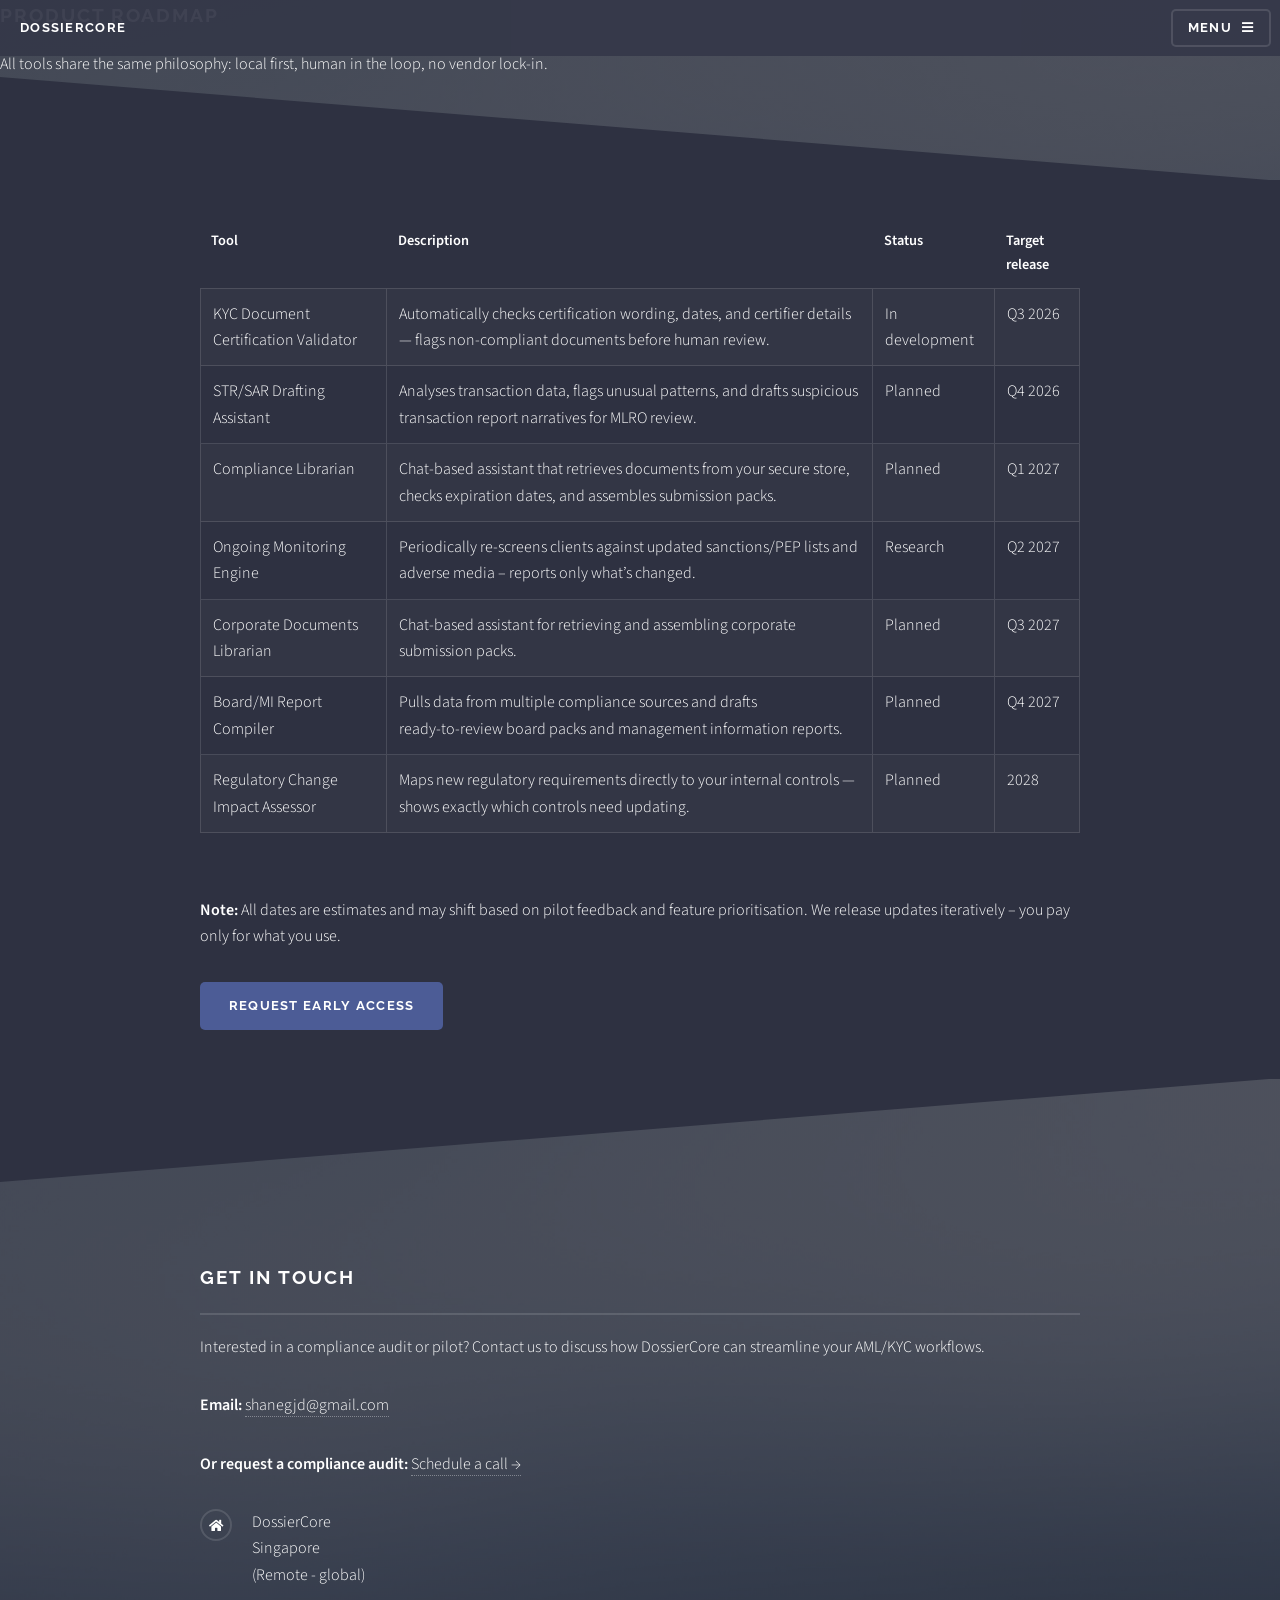
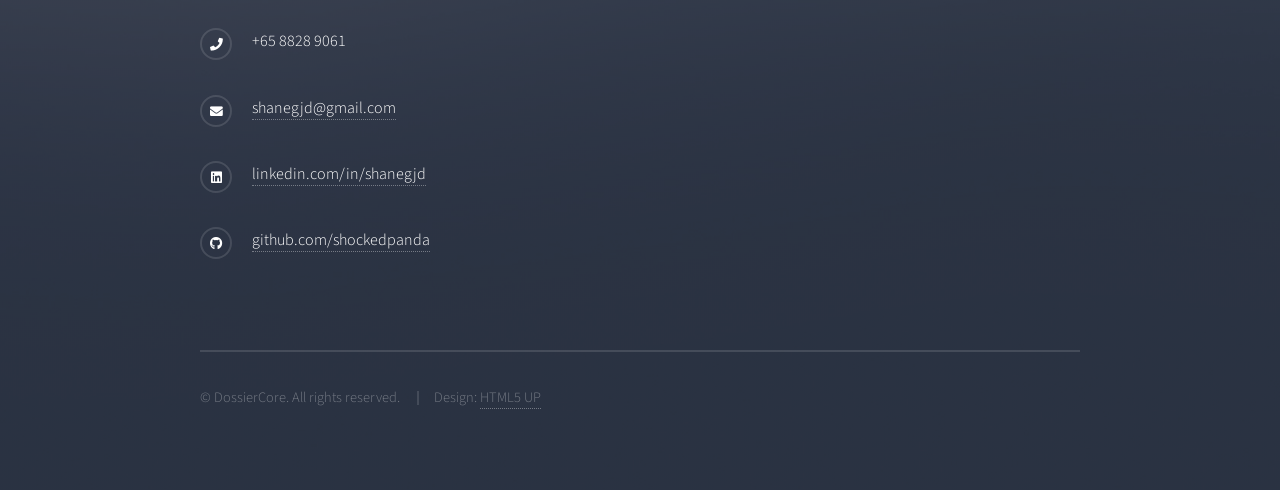
==== roadmap.html @ 12f06e2b "added services, roadmap & images" ====
<!DOCTYPE HTML>
<!--
	Solid State by HTML5 UP
	html5up.net | @ajlkn
	Free for personal and commercial use under the CCA 3.0 license (html5up.net/license)
-->
<html>
	<head>
		<title>Roadmap – DossierCore</title>
		<meta charset="utf-8" />
		<meta name="viewport" content="width=device-width, initial-scale=1, user-scalable=no" />
		<link rel="stylesheet" href="assets/css/main.css" />
		<noscript><link rel="stylesheet" href="assets/css/noscript.css" /></noscript>
	</head>
	<body class="is-preload">

		<div id="page-wrapper">

			<!-- Header -->
				<header id="header">
					<h1><a href="index.html">DossierCore</a></h1>
					<nav>
						<a href="#menu">Menu</a>
					</nav>
				</header>

			<!-- Menu -->
				<nav id="menu">
					<div class="inner">
						<h2>Menu</h2>
						<ul class="links">
							<li><a href="index.html">Home</a></li>
							<li><a href="services.html">Services</a></li>
							<li><a href="roadmap.html">Roadmap</a></li>
						</ul>
						<a href="#" class="close">Close</a>
					</div>
				</nav>

			<!-- Main -->
				<section id="wrapper">
					<div class="inner">
						<header class="major">
							<h2>Product roadmap</h2>
							<p>All tools share the same philosophy: local first, human in the loop, no vendor lock‑in.</p>
						</header>
					</div>

					<div class="wrapper alt style1">
						<div class="inner">
							<div class="table-wrapper">
								<table class="alt">
									<thead>
										<tr>
											<th>Tool</th>
											<th>Description</th>
											<th>Status</th>
											<th>Target release</th>
										</tr>
									</thead>
									<tbody>
										<tr>
											<td>KYC Document Certification Validator</td>
											<td>Automatically checks certification wording, dates, and certifier details — flags non‑compliant documents before human review.</td>
											<td>In development</td>
											<td>Q3 2026</td>
										</tr>
										<tr>
											<td>STR/SAR Drafting Assistant</td>
											<td>Analyses transaction data, flags unusual patterns, and drafts suspicious transaction report narratives for MLRO review.</td>
											<td>Planned</td>
											<td>Q4 2026</td>
										</tr>
										<tr>
											<td>Compliance Librarian</td>
											<td>Chat‑based assistant that retrieves documents from your secure store, checks expiration dates, and assembles submission packs.</td>
											<td>Planned</td>
											<td>Q1 2027</td>
										</tr>
										<tr>
											<td>Ongoing Monitoring Engine</td>
											<td>Periodically re‑screens clients against updated sanctions/PEP lists and adverse media – reports only what’s changed.</td>
											<td>Research</td>
											<td>Q2 2027</td>
										</tr>
										<tr>
											<td>Corporate Documents Librarian</td>
											<td>Chat‑based assistant for retrieving and assembling corporate submission packs.</td>
											<td>Planned</td>
											<td>Q3 2027</td>
										</tr>
										<tr>
											<td>Board/MI Report Compiler</td>
											<td>Pulls data from multiple compliance sources and drafts ready‑to‑review board packs and management information reports.</td>
											<td>Planned</td>
											<td>Q4 2027</td>
										</tr>
										<tr>
											<td>Regulatory Change Impact Assessor</td>
											<td>Maps new regulatory requirements directly to your internal controls — shows exactly which controls need updating.</td>
											<td>Planned</td>
											<td>2028</td>
										</tr>
									</tbody>
								</table>
							</div>
							<p style="margin-top: 2em;"><strong>Note:</strong> All dates are estimates and may shift based on pilot feedback and feature prioritisation. We release updates iteratively – you pay only for what you use.</p>
							<ul class="actions">
								<li><a href="mailto:shanegjd@gmail.com" class="button primary">Request early access</a></li>
							</ul>
						</div>
					</div>
				</section>

			<!-- Footer -->
				<section id="footer">
					<div class="inner">
						<h2 class="major">Get in touch</h2>
						<p>Interested in a compliance audit or pilot? Contact us to discuss how DossierCore can streamline your AML/KYC workflows.</p>
						
						<p><strong>Email:</strong> <a href="mailto:shanegjd@gmail.com">shanegjd@gmail.com</a></p>
						<p><strong>Or request a compliance audit:</strong> <a href="#">Schedule a call →</a></p>
						
						<ul class="contact">
							<li class="icon solid fa-home">
								DossierCore<br />
								Singapore<br />
								(Remote - global)
							</li>
							<li class="icon solid fa-phone">+65 8828 9061</li>
							<li class="icon solid fa-envelope"><a href="mailto:shanegjd@gmail.com">shanegjd@gmail.com</a></li>
							<li class="icon brands fa-linkedin"><a href="https://linkedin.com/in/shanegjd">linkedin.com/in/shanegjd</a></li>
							<li class="icon brands fa-github"><a href="https://github.com/shockedpanda">github.com/shockedpanda</a></li>
						</ul>
						
						<ul class="copyright">
							<li>&copy; DossierCore. All rights reserved.</li>
							<li>Design: <a href="http://html5up.net">HTML5 UP</a></li>
						</ul>
					</div>
				</section>

		</div>

		<script src="assets/js/jquery.min.js"></script>
		<script src="assets/js/jquery.scrollex.min.js"></script>
		<script src="assets/js/browser.min.js"></script>
		<script src="assets/js/breakpoints.min.js"></script>
		<script src="assets/js/util.js"></script>
		<script src="assets/js/main.js"></script>

	</body>
</html>
---- assets/css/main.css ----
@import url(fontawesome-all.min.css);
@import url("https://fonts.googleapis.com/css?family=Raleway:200,700|Source+Sans+Pro:300,600,300italic,600italic");

/*
	Solid State by HTML5 UP
	html5up.net | @ajlkn
	Free for personal and commercial use under the CCA 3.0 license (html5up.net/license)
*/

html, body, div, span, applet, object,
iframe, h1, h2, h3, h4, h5, h6, p, blockquote,
pre, a, abbr, acronym, address, big, cite,
code, del, dfn, em, img, ins, kbd, q, s, samp,
small, strike, strong, sub, sup, tt, var, b,
u, i, center, dl, dt, dd, ol, ul, li, fieldset,
form, label, legend, table, caption, tbody,
tfoot, thead, tr, th, td, article, aside,
canvas, details, embed, figure, figcaption,
footer, header, hgroup, menu, nav, output, ruby,
section, summary, time, mark, audio, video {
	margin: 0;
	padding: 0;
	border: 0;
	font-size: 100%;
	font: inherit;
	vertical-align: baseline;}

article, aside, details, figcaption, figure,
footer, header, hgroup, menu, nav, section {
	display: block;}

body {
	line-height: 1;
}

ol, ul {
	list-style: none;
}

blockquote, q {
	quotes: none;
}

	blockquote:before, blockquote:after, q:before, q:after {
		content: '';
		content: none;
	}

table {
	border-collapse: collapse;
	border-spacing: 0;
}

body {
	-webkit-text-size-adjust: none;
}

mark {
	background-color: transparent;
	color: inherit;
}

input::-moz-focus-inner {
	border: 0;
	padding: 0;
}

input, select, textarea {
	-moz-appearance: none;
	-webkit-appearance: none;
	-ms-appearance: none;
	appearance: none;
}

/* Basic */

	@-ms-viewport {
		width: device-width;
	}

	body {
		-ms-overflow-style: scrollbar;
	}

	@media screen and (max-width: 480px) {

		html, body {
			min-width: 320px;
		}

	}

	html {
		box-sizing: border-box;
	}

	*, *:before, *:after {
		box-sizing: inherit;
	}

	body {
		background-color: #2e3141;
		background-image: linear-gradient(to top, rgba(46, 49, 65, 0.8), rgba(46, 49, 65, 0.8)), url("../../images/bg.jpg");
		background-size: auto,
 cover;
		background-attachment: fixed,
 fixed;
		background-position: center,
 center;
	}

		body.is-preload *, body.is-preload *:before, body.is-preload *:after {
			-moz-animation: none !important;
			-webkit-animation: none !important;
			-ms-animation: none !important;
			animation: none !important;
			-moz-transition: none !important;
			-webkit-transition: none !important;
			-ms-transition: none !important;
			transition: none !important;
		}

/* Type */

	body, input, select, textarea {
		color: #ffffff;
		font-family: "Source Sans Pro", Helvetica, sans-serif;
		font-size: 16.5pt;
		font-weight: 300;
		line-height: 1.65;
	}

		@media screen and (max-width: 1680px) {

			body, input, select, textarea {
				font-size: 13pt;
			}

		}

		@media screen and (max-width: 1280px) {

			body, input, select, textarea {
				font-size: 12pt;
			}

		}

		@media screen and (max-width: 980px) {

			body, input, select, textarea {
				font-size: 12pt;
			}

		}

		@media screen and (max-width: 736px) {

			body, input, select, textarea {
				font-size: 12pt;
			}

		}

		@media screen and (max-width: 480px) {

			body, input, select, textarea {
				font-size: 12pt;
			}

		}

	a {
		-moz-transition: color 0.2s ease-in-out, border-bottom-color 0.2s ease-in-out;
		-webkit-transition: color 0.2s ease-in-out, border-bottom-color 0.2s ease-in-out;
		-ms-transition: color 0.2s ease-in-out, border-bottom-color 0.2s ease-in-out;
		transition: color 0.2s ease-in-out, border-bottom-color 0.2s ease-in-out;
		border-bottom: dotted 1px rgba(255, 255, 255, 0.35);
		color: #ffffff;
		text-decoration: none;
	}

		a:hover {
			border-bottom-color: transparent;
			color: #ffffff !important;
		}

		a.special:not(.button) {
			text-decoration: none;
			border-bottom: 0;
			display: block;
			font-family: Raleway, Helvetica, sans-serif;
			font-size: 0.8em;
			font-weight: 700;
			letter-spacing: 0.1em;
			margin: 0 0 2em 0;
			text-transform: uppercase;
		}

			a.special:not(.button):before {
				-moz-osx-font-smoothing: grayscale;
				-webkit-font-smoothing: antialiased;
				display: inline-block;
				font-style: normal;
				font-variant: normal;
				text-rendering: auto;
				line-height: 1;
				text-transform: none !important;
				font-family: 'Font Awesome 5 Free';
				font-weight: 900;
			}

			a.special:not(.button):before {
				-moz-transition: background-color 0.2s ease-in-out;
				-webkit-transition: background-color 0.2s ease-in-out;
				-ms-transition: background-color 0.2s ease-in-out;
				transition: background-color 0.2s ease-in-out;
				border-radius: 100%;
				border: solid 2px rgba(255, 255, 255, 0.125);
				content: '\f105';
				display: inline-block;
				font-size: 1.25em;
				height: 2em;
				line-height: 1.75em;
				margin-right: 0.85em;
				text-align: center;
				text-indent: 0.15em;
				vertical-align: middle;
				width: 2em;
			}

			a.special:not(.button):hover:before {
				background-color: rgba(255, 255, 255, 0.025);
			}

			a.special:not(.button):active:before {
				background-color: rgba(255, 255, 255, 0.075);
			}

	strong, b {
		color: #ffffff;
		font-weight: 600;
	}

	em, i {
		font-style: italic;
	}

	p {
		margin: 0 0 2em 0;
	}

	h1, h2, h3, h4, h5, h6 {
		color: #ffffff;
		font-family: Raleway, Helvetica, sans-serif;
		font-weight: 700;
		letter-spacing: 0.1em;
		margin: 0 0 1em 0;
		text-transform: uppercase;
	}

		h1 a, h2 a, h3 a, h4 a, h5 a, h6 a {
			color: inherit;
			text-decoration: none;
			border-bottom: 0;
		}

		h1 span, h2 span, h3 span, h4 span, h5 span, h6 span {
			font-weight: 200;
		}

		h1.major, h2.major, h3.major, h4.major, h5.major, h6.major {
			padding-bottom: 1em;
			border-bottom: solid 2px rgba(255, 255, 255, 0.125);
		}

	h2 {
		font-size: 1.2em;
	}

	h3 {
		font-size: 0.9em;
	}

	h4 {
		font-size: 0.7em;
	}

	h5 {
		font-size: 0.7em;
	}

	h6 {
		font-size: 0.7em;
	}

	@media screen and (max-width: 736px) {

		h2 {
			font-size: 1em;
		}

		h3 {
			font-size: 0.8em;
		}

	}

	sub {
		font-size: 0.8em;
		position: relative;
		top: 0.5em;
	}

	sup {
		font-size: 0.8em;
		position: relative;
		top: -0.5em;
	}

	blockquote {
		border-left: solid 4px rgba(255, 255, 255, 0.125);
		font-style: italic;
		margin: 0 0 2em 0;
		padding: 0.5em 0 0.5em 2em;
	}

	code {
		background: rgba(255, 255, 255, 0.025);
		border-radius: 5px;
		border: solid 2px rgba(255, 255, 255, 0.125);
		font-family: "Courier New", monospace;
		font-size: 0.9em;
		margin: 0 0.25em;
		padding: 0.25em 0.65em;
	}

	pre {
		-webkit-overflow-scrolling: touch;
		font-family: "Courier New", monospace;
		font-size: 0.9em;
		margin: 0 0 2em 0;
	}

		pre code {
			display: block;
			line-height: 1.75em;
			padding: 1em 1.5em;
			overflow-x: auto;
		}

	hr {
		border: 0;
		border-bottom: solid 2px rgba(255, 255, 255, 0.125);
		margin: 2.5em 0;
	}

		hr.major {
			margin: 4em 0;
		}

	.align-left {
		text-align: left;
	}

	.align-center {
		text-align: center;
	}

	.align-right {
		text-align: right;
	}

/* Row */

	.row {
		display: flex;
		flex-wrap: wrap;
		box-sizing: border-box;
		align-items: stretch;
	}

		.row > * {
			box-sizing: border-box;
		}

		.row.gtr-uniform > * > :last-child {
			margin-bottom: 0;
		}

		.row.aln-left {
			justify-content: flex-start;
		}

		.row.aln-center {
			justify-content: center;
		}

		.row.aln-right {
			justify-content: flex-end;
		}

		.row.aln-top {
			align-items: flex-start;
		}

		.row.aln-middle {
			align-items: center;
		}

		.row.aln-bottom {
			align-items: flex-end;
		}

		.row > .imp {
			order: -1;
		}

		.row > .col-1 {
			width: 8.33333%;
		}

		.row > .off-1 {
			margin-left: 8.33333%;
		}

		.row > .col-2 {
			width: 16.66667%;
		}

		.row > .off-2 {
			margin-left: 16.66667%;
		}

		.row > .col-3 {
			width: 25%;
		}

		.row > .off-3 {
			margin-left: 25%;
		}

		.row > .col-4 {
			width: 33.33333%;
		}

		.row > .off-4 {
			margin-left: 33.33333%;
		}

		.row > .col-5 {
			width: 41.66667%;
		}

		.row > .off-5 {
			margin-left: 41.66667%;
		}

		.row > .col-6 {
			width: 50%;
		}

		.row > .off-6 {
			margin-left: 50%;
		}

		.row > .col-7 {
			width: 58.33333%;
		}

		.row > .off-7 {
			margin-left: 58.33333%;
		}

		.row > .col-8 {
			width: 66.66667%;
		}

		.row > .off-8 {
			margin-left: 66.66667%;
		}

		.row > .col-9 {
			width: 75%;
		}

		.row > .off-9 {
			margin-left: 75%;
		}

		.row > .col-10 {
			width: 83.33333%;
		}

		.row > .off-10 {
			margin-left: 83.33333%;
		}

		.row > .col-11 {
			width: 91.66667%;
		}

		.row > .off-11 {
			margin-left: 91.66667%;
		}

		.row > .col-12 {
			width: 100%;
		}

		.row > .off-12 {
			margin-left: 100%;
		}

		.row.gtr-0 {
			margin-top: 0;
			margin-left: 0em;
		}

			.row.gtr-0 > * {
				padding: 0 0 0 0em;
			}

			.row.gtr-0.gtr-uniform {
				margin-top: 0em;
			}

				.row.gtr-0.gtr-uniform > * {
					padding-top: 0em;
				}

		.row.gtr-25 {
			margin-top: 0;
			margin-left: -0.4375em;
		}

			.row.gtr-25 > * {
				padding: 0 0 0 0.4375em;
			}

			.row.gtr-25.gtr-uniform {
				margin-top: -0.4375em;
			}

				.row.gtr-25.gtr-uniform > * {
					padding-top: 0.4375em;
				}

		.row.gtr-50 {
			margin-top: 0;
			margin-left: -0.875em;
		}

			.row.gtr-50 > * {
				padding: 0 0 0 0.875em;
			}

			.row.gtr-50.gtr-uniform {
				margin-top: -0.875em;
			}

				.row.gtr-50.gtr-uniform > * {
					padding-top: 0.875em;
				}

		.row {
			margin-top: 0;
			margin-left: -1.75em;
		}

			.row > * {
				padding: 0 0 0 1.75em;
			}

			.row.gtr-uniform {
				margin-top: -1.75em;
			}

				.row.gtr-uniform > * {
					padding-top: 1.75em;
				}

		.row.gtr-150 {
			margin-top: 0;
			margin-left: -2.625em;
		}

			.row.gtr-150 > * {
				padding: 0 0 0 2.625em;
			}

			.row.gtr-150.gtr-uniform {
				margin-top: -2.625em;
			}

				.row.gtr-150.gtr-uniform > * {
					padding-top: 2.625em;
				}

		.row.gtr-200 {
			margin-top: 0;
			margin-left: -3.5em;
		}

			.row.gtr-200 > * {
				padding: 0 0 0 3.5em;
			}

			.row.gtr-200.gtr-uniform {
				margin-top: -3.5em;
			}

				.row.gtr-200.gtr-uniform > * {
					padding-top: 3.5em;
				}

		@media screen and (max-width: 1680px) {

			.row {
				display: flex;
				flex-wrap: wrap;
				box-sizing: border-box;
				align-items: stretch;
			}

				.row > * {
					box-sizing: border-box;
				}

				.row.gtr-uniform > * > :last-child {
					margin-bottom: 0;
				}

				.row.aln-left {
					justify-content: flex-start;
				}

				.row.aln-center {
					justify-content: center;
				}

				.row.aln-right {
					justify-content: flex-end;
				}

				.row.aln-top {
					align-items: flex-start;
				}

				.row.aln-middle {
					align-items: center;
				}

				.row.aln-bottom {
					align-items: flex-end;
				}

				.row > .imp-xlarge {
					order: -1;
				}

				.row > .col-1-xlarge {
					width: 8.33333%;
				}

				.row > .off-1-xlarge {
					margin-left: 8.33333%;
				}

				.row > .col-2-xlarge {
					width: 16.66667%;
				}

				.row > .off-2-xlarge {
					margin-left: 16.66667%;
				}

				.row > .col-3-xlarge {
					width: 25%;
				}

				.row > .off-3-xlarge {
					margin-left: 25%;
				}

				.row > .col-4-xlarge {
					width: 33.33333%;
				}

				.row > .off-4-xlarge {
					margin-left: 33.33333%;
				}

				.row > .col-5-xlarge {
					width: 41.66667%;
				}

				.row > .off-5-xlarge {
					margin-left: 41.66667%;
				}

				.row > .col-6-xlarge {
					width: 50%;
				}

				.row > .off-6-xlarge {
					margin-left: 50%;
				}

				.row > .col-7-xlarge {
					width: 58.33333%;
				}

				.row > .off-7-xlarge {
					margin-left: 58.33333%;
				}

				.row > .col-8-xlarge {
					width: 66.66667%;
				}

				.row > .off-8-xlarge {
					margin-left: 66.66667%;
				}

				.row > .col-9-xlarge {
					width: 75%;
				}

				.row > .off-9-xlarge {
					margin-left: 75%;
				}

				.row > .col-10-xlarge {
					width: 83.33333%;
				}

				.row > .off-10-xlarge {
					margin-left: 83.33333%;
				}

				.row > .col-11-xlarge {
					width: 91.66667%;
				}

				.row > .off-11-xlarge {
					margin-left: 91.66667%;
				}

				.row > .col-12-xlarge {
					width: 100%;
				}

				.row > .off-12-xlarge {
					margin-left: 100%;
				}

				.row.gtr-0 {
					margin-top: 0;
					margin-left: 0em;
				}

					.row.gtr-0 > * {
						padding: 0 0 0 0em;
					}

					.row.gtr-0.gtr-uniform {
						margin-top: 0em;
					}

						.row.gtr-0.gtr-uniform > * {
							padding-top: 0em;
						}

				.row.gtr-25 {
					margin-top: 0;
					margin-left: -0.4375em;
				}

					.row.gtr-25 > * {
						padding: 0 0 0 0.4375em;
					}

					.row.gtr-25.gtr-uniform {
						margin-top: -0.4375em;
					}

						.row.gtr-25.gtr-uniform > * {
							padding-top: 0.4375em;
						}

				.row.gtr-50 {
					margin-top: 0;
					margin-left: -0.875em;
				}

					.row.gtr-50 > * {
						padding: 0 0 0 0.875em;
					}

					.row.gtr-50.gtr-uniform {
						margin-top: -0.875em;
					}

						.row.gtr-50.gtr-uniform > * {
							padding-top: 0.875em;
						}

				.row {
					margin-top: 0;
					margin-left: -1.75em;
				}

					.row > * {
						padding: 0 0 0 1.75em;
					}

					.row.gtr-uniform {
						margin-top: -1.75em;
					}

						.row.gtr-uniform > * {
							padding-top: 1.75em;
						}

				.row.gtr-150 {
					margin-top: 0;
					margin-left: -2.625em;
				}

					.row.gtr-150 > * {
						padding: 0 0 0 2.625em;
					}

					.row.gtr-150.gtr-uniform {
						margin-top: -2.625em;
					}

						.row.gtr-150.gtr-uniform > * {
							padding-top: 2.625em;
						}

				.row.gtr-200 {
					margin-top: 0;
					margin-left: -3.5em;
				}

					.row.gtr-200 > * {
						padding: 0 0 0 3.5em;
					}

					.row.gtr-200.gtr-uniform {
						margin-top: -3.5em;
					}

						.row.gtr-200.gtr-uniform > * {
							padding-top: 3.5em;
						}

		}

		@media screen and (max-width: 1280px) {

			.row {
				display: flex;
				flex-wrap: wrap;
				box-sizing: border-box;
				align-items: stretch;
			}

				.row > * {
					box-sizing: border-box;
				}

				.row.gtr-uniform > * > :last-child {
					margin-bottom: 0;
				}

				.row.aln-left {
					justify-content: flex-start;
				}

				.row.aln-center {
					justify-content: center;
				}

				.row.aln-right {
					justify-content: flex-end;
				}

				.row.aln-top {
					align-items: flex-start;
				}

				.row.aln-middle {
					align-items: center;
				}

				.row.aln-bottom {
					align-items: flex-end;
				}

				.row > .imp-large {
					order: -1;
				}

				.row > .col-1-large {
					width: 8.33333%;
				}

				.row > .off-1-large {
					margin-left: 8.33333%;
				}

				.row > .col-2-large {
					width: 16.66667%;
				}

				.row > .off-2-large {
					margin-left: 16.66667%;
				}

				.row > .col-3-large {
					width: 25%;
				}

				.row > .off-3-large {
					margin-left: 25%;
				}

				.row > .col-4-large {
					width: 33.33333%;
				}

				.row > .off-4-large {
					margin-left: 33.33333%;
				}

				.row > .col-5-large {
					width: 41.66667%;
				}

				.row > .off-5-large {
					margin-left: 41.66667%;
				}

				.row > .col-6-large {
					width: 50%;
				}

				.row > .off-6-large {
					margin-left: 50%;
				}

				.row > .col-7-large {
					width: 58.33333%;
				}

				.row > .off-7-large {
					margin-left: 58.33333%;
				}

				.row > .col-8-large {
					width: 66.66667%;
				}

				.row > .off-8-large {
					margin-left: 66.66667%;
				}

				.row > .col-9-large {
					width: 75%;
				}

				.row > .off-9-large {
					margin-left: 75%;
				}

				.row > .col-10-large {
					width: 83.33333%;
				}

				.row > .off-10-large {
					margin-left: 83.33333%;
				}

				.row > .col-11-large {
					width: 91.66667%;
				}

				.row > .off-11-large {
					margin-left: 91.66667%;
				}

				.row > .col-12-large {
					width: 100%;
				}

				.row > .off-12-large {
					margin-left: 100%;
				}

				.row.gtr-0 {
					margin-top: 0;
					margin-left: 0em;
				}

					.row.gtr-0 > * {
						padding: 0 0 0 0em;
					}

					.row.gtr-0.gtr-uniform {
						margin-top: 0em;
					}

						.row.gtr-0.gtr-uniform > * {
							padding-top: 0em;
						}

				.row.gtr-25 {
					margin-top: 0;
					margin-left: -0.4375em;
				}

					.row.gtr-25 > * {
						padding: 0 0 0 0.4375em;
					}

					.row.gtr-25.gtr-uniform {
						margin-top: -0.4375em;
					}

						.row.gtr-25.gtr-uniform > * {
							padding-top: 0.4375em;
						}

				.row.gtr-50 {
					margin-top: 0;
					margin-left: -0.875em;
				}

					.row.gtr-50 > * {
						padding: 0 0 0 0.875em;
					}

					.row.gtr-50.gtr-uniform {
						margin-top: -0.875em;
					}

						.row.gtr-50.gtr-uniform > * {
							padding-top: 0.875em;
						}

				.row {
					margin-top: 0;
					margin-left: -1.75em;
				}

					.row > * {
						padding: 0 0 0 1.75em;
					}

					.row.gtr-uniform {
						margin-top: -1.75em;
					}

						.row.gtr-uniform > * {
							padding-top: 1.75em;
						}

				.row.gtr-150 {
					margin-top: 0;
					margin-left: -2.625em;
				}

					.row.gtr-150 > * {
						padding: 0 0 0 2.625em;
					}

					.row.gtr-150.gtr-uniform {
						margin-top: -2.625em;
					}

						.row.gtr-150.gtr-uniform > * {
							padding-top: 2.625em;
						}

				.row.gtr-200 {
					margin-top: 0;
					margin-left: -3.5em;
				}

					.row.gtr-200 > * {
						padding: 0 0 0 3.5em;
					}

					.row.gtr-200.gtr-uniform {
						margin-top: -3.5em;
					}

						.row.gtr-200.gtr-uniform > * {
							padding-top: 3.5em;
						}

		}

		@media screen and (max-width: 980px) {

			.row {
				display: flex;
				flex-wrap: wrap;
				box-sizing: border-box;
				align-items: stretch;
			}

				.row > * {
					box-sizing: border-box;
				}

				.row.gtr-uniform > * > :last-child {
					margin-bottom: 0;
				}

				.row.aln-left {
					justify-content: flex-start;
				}

				.row.aln-center {
					justify-content: center;
				}

				.row.aln-right {
					justify-content: flex-end;
				}

				.row.aln-top {
					align-items: flex-start;
				}

				.row.aln-middle {
					align-items: center;
				}

				.row.aln-bottom {
					align-items: flex-end;
				}

				.row > .imp-medium {
					order: -1;
				}

				.row > .col-1-medium {
					width: 8.33333%;
				}

				.row > .off-1-medium {
					margin-left: 8.33333%;
				}

				.row > .col-2-medium {
					width: 16.66667%;
				}

				.row > .off-2-medium {
					margin-left: 16.66667%;
				}

				.row > .col-3-medium {
					width: 25%;
				}

				.row > .off-3-medium {
					margin-left: 25%;
				}

				.row > .col-4-medium {
					width: 33.33333%;
				}

				.row > .off-4-medium {
					margin-left: 33.33333%;
				}

				.row > .col-5-medium {
					width: 41.66667%;
				}

				.row > .off-5-medium {
					margin-left: 41.66667%;
				}

				.row > .col-6-medium {
					width: 50%;
				}

				.row > .off-6-medium {
					margin-left: 50%;
				}

				.row > .col-7-medium {
					width: 58.33333%;
				}

				.row > .off-7-medium {
					margin-left: 58.33333%;
				}

				.row > .col-8-medium {
					width: 66.66667%;
				}

				.row > .off-8-medium {
					margin-left: 66.66667%;
				}

				.row > .col-9-medium {
					width: 75%;
				}

				.row > .off-9-medium {
					margin-left: 75%;
				}

				.row > .col-10-medium {
					width: 83.33333%;
				}

				.row > .off-10-medium {
					margin-left: 83.33333%;
				}

				.row > .col-11-medium {
					width: 91.66667%;
				}

				.row > .off-11-medium {
					margin-left: 91.66667%;
				}

				.row > .col-12-medium {
					width: 100%;
				}

				.row > .off-12-medium {
					margin-left: 100%;
				}

				.row.gtr-0 {
					margin-top: 0;
					margin-left: 0em;
				}

					.row.gtr-0 > * {
						padding: 0 0 0 0em;
					}

					.row.gtr-0.gtr-uniform {
						margin-top: 0em;
					}

						.row.gtr-0.gtr-uniform > * {
							padding-top: 0em;
						}

				.row.gtr-25 {
					margin-top: 0;
					margin-left: -0.4375em;
				}

					.row.gtr-25 > * {
						padding: 0 0 0 0.4375em;
					}

					.row.gtr-25.gtr-uniform {
						margin-top: -0.4375em;
					}

						.row.gtr-25.gtr-uniform > * {
							padding-top: 0.4375em;
						}

				.row.gtr-50 {
					margin-top: 0;
					margin-left: -0.875em;
				}

					.row.gtr-50 > * {
						padding: 0 0 0 0.875em;
					}

					.row.gtr-50.gtr-uniform {
						margin-top: -0.875em;
					}

						.row.gtr-50.gtr-uniform > * {
							padding-top: 0.875em;
						}

				.row {
					margin-top: 0;
					margin-left: -1.75em;
				}

					.row > * {
						padding: 0 0 0 1.75em;
					}

					.row.gtr-uniform {
						margin-top: -1.75em;
					}

						.row.gtr-uniform > * {
							padding-top: 1.75em;
						}

				.row.gtr-150 {
					margin-top: 0;
					margin-left: -2.625em;
				}

					.row.gtr-150 > * {
						padding: 0 0 0 2.625em;
					}

					.row.gtr-150.gtr-uniform {
						margin-top: -2.625em;
					}

						.row.gtr-150.gtr-uniform > * {
							padding-top: 2.625em;
						}

				.row.gtr-200 {
					margin-top: 0;
					margin-left: -3.5em;
				}

					.row.gtr-200 > * {
						padding: 0 0 0 3.5em;
					}

					.row.gtr-200.gtr-uniform {
						margin-top: -3.5em;
					}

						.row.gtr-200.gtr-uniform > * {
							padding-top: 3.5em;
						}

		}

		@media screen and (max-width: 736px) {

			.row {
				display: flex;
				flex-wrap: wrap;
				box-sizing: border-box;
				align-items: stretch;
			}

				.row > * {
					box-sizing: border-box;
				}

				.row.gtr-uniform > * > :last-child {
					margin-bottom: 0;
				}

				.row.aln-left {
					justify-content: flex-start;
				}

				.row.aln-center {
					justify-content: center;
				}

				.row.aln-right {
					justify-content: flex-end;
				}

				.row.aln-top {
					align-items: flex-start;
				}

				.row.aln-middle {
					align-items: center;
				}

				.row.aln-bottom {
					align-items: flex-end;
				}

				.row > .imp-small {
					order: -1;
				}

				.row > .col-1-small {
					width: 8.33333%;
				}

				.row > .off-1-small {
					margin-left: 8.33333%;
				}

				.row > .col-2-small {
					width: 16.66667%;
				}

				.row > .off-2-small {
					margin-left: 16.66667%;
				}

				.row > .col-3-small {
					width: 25%;
				}

				.row > .off-3-small {
					margin-left: 25%;
				}

				.row > .col-4-small {
					width: 33.33333%;
				}

				.row > .off-4-small {
					margin-left: 33.33333%;
				}

				.row > .col-5-small {
					width: 41.66667%;
				}

				.row > .off-5-small {
					margin-left: 41.66667%;
				}

				.row > .col-6-small {
					width: 50%;
				}

				.row > .off-6-small {
					margin-left: 50%;
				}

				.row > .col-7-small {
					width: 58.33333%;
				}

				.row > .off-7-small {
					margin-left: 58.33333%;
				}

				.row > .col-8-small {
					width: 66.66667%;
				}

				.row > .off-8-small {
					margin-left: 66.66667%;
				}

				.row > .col-9-small {
					width: 75%;
				}

				.row > .off-9-small {
					margin-left: 75%;
				}

				.row > .col-10-small {
					width: 83.33333%;
				}

				.row > .off-10-small {
					margin-left: 83.33333%;
				}

				.row > .col-11-small {
					width: 91.66667%;
				}

				.row > .off-11-small {
					margin-left: 91.66667%;
				}

				.row > .col-12-small {
					width: 100%;
				}

				.row > .off-12-small {
					margin-left: 100%;
				}

				.row.gtr-0 {
					margin-top: 0;
					margin-left: 0em;
				}

					.row.gtr-0 > * {
						padding: 0 0 0 0em;
					}

					.row.gtr-0.gtr-uniform {
						margin-top: 0em;
					}

						.row.gtr-0.gtr-uniform > * {
							padding-top: 0em;
						}

				.row.gtr-25 {
					margin-top: 0;
					margin-left: -0.3125em;
				}

					.row.gtr-25 > * {
						padding: 0 0 0 0.3125em;
					}

					.row.gtr-25.gtr-uniform {
						margin-top: -0.3125em;
					}

						.row.gtr-25.gtr-uniform > * {
							padding-top: 0.3125em;
						}

				.row.gtr-50 {
					margin-top: 0;
					margin-left: -0.625em;
				}

					.row.gtr-50 > * {
						padding: 0 0 0 0.625em;
					}

					.row.gtr-50.gtr-uniform {
						margin-top: -0.625em;
					}

						.row.gtr-50.gtr-uniform > * {
							padding-top: 0.625em;
						}

				.row {
					margin-top: 0;
					margin-left: -1.25em;
				}

					.row > * {
						padding: 0 0 0 1.25em;
					}

					.row.gtr-uniform {
						margin-top: -1.25em;
					}

						.row.gtr-uniform > * {
							padding-top: 1.25em;
						}

				.row.gtr-150 {
					margin-top: 0;
					margin-left: -1.875em;
				}

					.row.gtr-150 > * {
						padding: 0 0 0 1.875em;
					}

					.row.gtr-150.gtr-uniform {
						margin-top: -1.875em;
					}

						.row.gtr-150.gtr-uniform > * {
							padding-top: 1.875em;
						}

				.row.gtr-200 {
					margin-top: 0;
					margin-left: -2.5em;
				}

					.row.gtr-200 > * {
						padding: 0 0 0 2.5em;
					}

					.row.gtr-200.gtr-uniform {
						margin-top: -2.5em;
					}

						.row.gtr-200.gtr-uniform > * {
							padding-top: 2.5em;
						}

		}

		@media screen and (max-width: 480px) {

			.row {
				display: flex;
				flex-wrap: wrap;
				box-sizing: border-box;
				align-items: stretch;
			}

				.row > * {
					box-sizing: border-box;
				}

				.row.gtr-uniform > * > :last-child {
					margin-bottom: 0;
				}

				.row.aln-left {
					justify-content: flex-start;
				}

				.row.aln-center {
					justify-content: center;
				}

				.row.aln-right {
					justify-content: flex-end;
				}

				.row.aln-top {
					align-items: flex-start;
				}

				.row.aln-middle {
					align-items: center;
				}

				.row.aln-bottom {
					align-items: flex-end;
				}

				.row > .imp-xsmall {
					order: -1;
				}

				.row > .col-1-xsmall {
					width: 8.33333%;
				}

				.row > .off-1-xsmall {
					margin-left: 8.33333%;
				}

				.row > .col-2-xsmall {
					width: 16.66667%;
				}

				.row > .off-2-xsmall {
					margin-left: 16.66667%;
				}

				.row > .col-3-xsmall {
					width: 25%;
				}

				.row > .off-3-xsmall {
					margin-left: 25%;
				}

				.row > .col-4-xsmall {
					width: 33.33333%;
				}

				.row > .off-4-xsmall {
					margin-left: 33.33333%;
				}

				.row > .col-5-xsmall {
					width: 41.66667%;
				}

				.row > .off-5-xsmall {
					margin-left: 41.66667%;
				}

				.row > .col-6-xsmall {
					width: 50%;
				}

				.row > .off-6-xsmall {
					margin-left: 50%;
				}

				.row > .col-7-xsmall {
					width: 58.33333%;
				}

				.row > .off-7-xsmall {
					margin-left: 58.33333%;
				}

				.row > .col-8-xsmall {
					width: 66.66667%;
				}

				.row > .off-8-xsmall {
					margin-left: 66.66667%;
				}

				.row > .col-9-xsmall {
					width: 75%;
				}

				.row > .off-9-xsmall {
					margin-left: 75%;
				}

				.row > .col-10-xsmall {
					width: 83.33333%;
				}

				.row > .off-10-xsmall {
					margin-left: 83.33333%;
				}

				.row > .col-11-xsmall {
					width: 91.66667%;
				}

				.row > .off-11-xsmall {
					margin-left: 91.66667%;
				}

				.row > .col-12-xsmall {
					width: 100%;
				}

				.row > .off-12-xsmall {
					margin-left: 100%;
				}

				.row.gtr-0 {
					margin-top: 0;
					margin-left: 0em;
				}

					.row.gtr-0 > * {
						padding: 0 0 0 0em;
					}

					.row.gtr-0.gtr-uniform {
						margin-top: 0em;
					}

						.row.gtr-0.gtr-uniform > * {
							padding-top: 0em;
						}

				.row.gtr-25 {
					margin-top: 0;
					margin-left: -0.3125em;
				}

					.row.gtr-25 > * {
						padding: 0 0 0 0.3125em;
					}

					.row.gtr-25.gtr-uniform {
						margin-top: -0.3125em;
					}

						.row.gtr-25.gtr-uniform > * {
							padding-top: 0.3125em;
						}

				.row.gtr-50 {
					margin-top: 0;
					margin-left: -0.625em;
				}

					.row.gtr-50 > * {
						padding: 0 0 0 0.625em;
					}

					.row.gtr-50.gtr-uniform {
						margin-top: -0.625em;
					}

						.row.gtr-50.gtr-uniform > * {
							padding-top: 0.625em;
						}

				.row {
					margin-top: 0;
					margin-left: -1.25em;
				}

					.row > * {
						padding: 0 0 0 1.25em;
					}

					.row.gtr-uniform {
						margin-top: -1.25em;
					}

						.row.gtr-uniform > * {
							padding-top: 1.25em;
						}

				.row.gtr-150 {
					margin-top: 0;
					margin-left: -1.875em;
				}

					.row.gtr-150 > * {
						padding: 0 0 0 1.875em;
					}

					.row.gtr-150.gtr-uniform {
						margin-top: -1.875em;
					}

						.row.gtr-150.gtr-uniform > * {
							padding-top: 1.875em;
						}

				.row.gtr-200 {
					margin-top: 0;
					margin-left: -2.5em;
				}

					.row.gtr-200 > * {
						padding: 0 0 0 2.5em;
					}

					.row.gtr-200.gtr-uniform {
						margin-top: -2.5em;
					}

						.row.gtr-200.gtr-uniform > * {
							padding-top: 2.5em;
						}

		}

		@media screen and (max-width: 360px) {

			.row {
				display: flex;
				flex-wrap: wrap;
				box-sizing: border-box;
				align-items: stretch;
			}

				.row > * {
					box-sizing: border-box;
				}

				.row.gtr-uniform > * > :last-child {
					margin-bottom: 0;
				}

				.row.aln-left {
					justify-content: flex-start;
				}

				.row.aln-center {
					justify-content: center;
				}

				.row.aln-right {
					justify-content: flex-end;
				}

				.row.aln-top {
					align-items: flex-start;
				}

				.row.aln-middle {
					align-items: center;
				}

				.row.aln-bottom {
					align-items: flex-end;
				}

				.row > .imp-xxsmall {
					order: -1;
				}

				.row > .col-1-xxsmall {
					width: 8.33333%;
				}

				.row > .off-1-xxsmall {
					margin-left: 8.33333%;
				}

				.row > .col-2-xxsmall {
					width: 16.66667%;
				}

				.row > .off-2-xxsmall {
					margin-left: 16.66667%;
				}

				.row > .col-3-xxsmall {
					width: 25%;
				}

				.row > .off-3-xxsmall {
					margin-left: 25%;
				}

				.row > .col-4-xxsmall {
					width: 33.33333%;
				}

				.row > .off-4-xxsmall {
					margin-left: 33.33333%;
				}

				.row > .col-5-xxsmall {
					width: 41.66667%;
				}

				.row > .off-5-xxsmall {
					margin-left: 41.66667%;
				}

				.row > .col-6-xxsmall {
					width: 50%;
				}

				.row > .off-6-xxsmall {
					margin-left: 50%;
				}

				.row > .col-7-xxsmall {
					width: 58.33333%;
				}

				.row > .off-7-xxsmall {
					margin-left: 58.33333%;
				}

				.row > .col-8-xxsmall {
					width: 66.66667%;
				}

				.row > .off-8-xxsmall {
					margin-left: 66.66667%;
				}

				.row > .col-9-xxsmall {
					width: 75%;
				}

				.row > .off-9-xxsmall {
					margin-left: 75%;
				}

				.row > .col-10-xxsmall {
					width: 83.33333%;
				}

				.row > .off-10-xxsmall {
					margin-left: 83.33333%;
				}

				.row > .col-11-xxsmall {
					width: 91.66667%;
				}

				.row > .off-11-xxsmall {
					margin-left: 91.66667%;
				}

				.row > .col-12-xxsmall {
					width: 100%;
				}

				.row > .off-12-xxsmall {
					margin-left: 100%;
				}

				.row.gtr-0 {
					margin-top: 0;
					margin-left: 0em;
				}

					.row.gtr-0 > * {
						padding: 0 0 0 0em;
					}

					.row.gtr-0.gtr-uniform {
						margin-top: 0em;
					}

						.row.gtr-0.gtr-uniform > * {
							padding-top: 0em;
						}

				.row.gtr-25 {
					margin-top: 0;
					margin-left: -0.3125em;
				}

					.row.gtr-25 > * {
						padding: 0 0 0 0.3125em;
					}

					.row.gtr-25.gtr-uniform {
						margin-top: -0.3125em;
					}

						.row.gtr-25.gtr-uniform > * {
							padding-top: 0.3125em;
						}

				.row.gtr-50 {
					margin-top: 0;
					margin-left: -0.625em;
				}

					.row.gtr-50 > * {
						padding: 0 0 0 0.625em;
					}

					.row.gtr-50.gtr-uniform {
						margin-top: -0.625em;
					}

						.row.gtr-50.gtr-uniform > * {
							padding-top: 0.625em;
						}

				.row {
					margin-top: 0;
					margin-left: -1.25em;
				}

					.row > * {
						padding: 0 0 0 1.25em;
					}

					.row.gtr-uniform {
						margin-top: -1.25em;
					}

						.row.gtr-uniform > * {
							padding-top: 1.25em;
						}

				.row.gtr-150 {
					margin-top: 0;
					margin-left: -1.875em;
				}

					.row.gtr-150 > * {
						padding: 0 0 0 1.875em;
					}

					.row.gtr-150.gtr-uniform {
						margin-top: -1.875em;
					}

						.row.gtr-150.gtr-uniform > * {
							padding-top: 1.875em;
						}

				.row.gtr-200 {
					margin-top: 0;
					margin-left: -2.5em;
				}

					.row.gtr-200 > * {
						padding: 0 0 0 2.5em;
					}

					.row.gtr-200.gtr-uniform {
						margin-top: -2.5em;
					}

						.row.gtr-200.gtr-uniform > * {
							padding-top: 2.5em;
						}

		}

/* Section/Article */

	section.special, article.special {
		text-align: center;
	}

/* Form */

	form {
		margin: 0 0 2em 0;
	}

		form > :last-child {
			margin-bottom: 0;
		}

		form > .fields {
			display: -moz-flex;
			display: -webkit-flex;
			display: -ms-flex;
			display: flex;
			-moz-flex-wrap: wrap;
			-webkit-flex-wrap: wrap;
			-ms-flex-wrap: wrap;
			flex-wrap: wrap;
			width: calc(100% + 3em);
			margin: -1.5em 0 2em -1.5em;
		}

			form > .fields > .field {
				-moz-flex-grow: 0;
				-webkit-flex-grow: 0;
				-ms-flex-grow: 0;
				flex-grow: 0;
				-moz-flex-shrink: 0;
				-webkit-flex-shrink: 0;
				-ms-flex-shrink: 0;
				flex-shrink: 0;
				padding: 1.5em 0 0 1.5em;
				width: calc(100% - 1.5em);
			}

				form > .fields > .field.half {
					width: calc(50% - 0.75em);
				}

				form > .fields > .field.third {
					width: calc(100%/3 - 0.5em);
				}

				form > .fields > .field.quarter {
					width: calc(25% - 0.375em);
				}

		@media screen and (max-width: 480px) {

			form > .fields {
				width: calc(100% + 3em);
				margin: -1.5em 0 2em -1.5em;
			}

				form > .fields > .field {
					padding: 1.5em 0 0 1.5em;
					width: calc(100% - 1.5em);
				}

					form > .fields > .field.half {
						width: calc(100% - 1.5em);
					}

					form > .fields > .field.third {
						width: calc(100% - 1.5em);
					}

					form > .fields > .field.quarter {
						width: calc(100% - 1.5em);
					}

		}

	label {
		color: #ffffff;
		display: block;
		font-family: Raleway, Helvetica, sans-serif;
		font-size: 0.8em;
		font-weight: 700;
		letter-spacing: 0.1em;
		margin: 0 0 0.7em 0;
		text-transform: uppercase;
	}

	input[type="text"],
	input[type="password"],
	input[type="email"],
	input[type="tel"],
	select,
	textarea {
		-moz-appearance: none;
		-webkit-appearance: none;
		-ms-appearance: none;
		appearance: none;
		background: rgba(255, 255, 255, 0.025);
		border-radius: 5px;
		border: none;
		border: solid 2px rgba(255, 255, 255, 0.125);
		color: inherit;
		display: block;
		outline: 0;
		padding: 0 1em;
		text-decoration: none;
		width: 100%;
	}

		input[type="text"]:invalid,
		input[type="password"]:invalid,
		input[type="email"]:invalid,
		input[type="tel"]:invalid,
		select:invalid,
		textarea:invalid {
			box-shadow: none;
		}

		input[type="text"]:focus,
		input[type="password"]:focus,
		input[type="email"]:focus,
		input[type="tel"]:focus,
		select:focus,
		textarea:focus {
			border-color: #5b6ba6;
		}

	select {
		background-image: url("data:image/svg+xml;charset=utf8,%3Csvg xmlns='http://www.w3.org/2000/svg' width='40' height='40' preserveAspectRatio='none' viewBox='0 0 40 40'%3E%3Cpath d='M9.4,12.3l10.4,10.4l10.4-10.4c0.2-0.2,0.5-0.4,0.9-0.4c0.3,0,0.6,0.1,0.9,0.4l3.3,3.3c0.2,0.2,0.4,0.5,0.4,0.9 c0,0.4-0.1,0.6-0.4,0.9L20.7,31.9c-0.2,0.2-0.5,0.4-0.9,0.4c-0.3,0-0.6-0.1-0.9-0.4L4.3,17.3c-0.2-0.2-0.4-0.5-0.4-0.9 c0-0.4,0.1-0.6,0.4-0.9l3.3-3.3c0.2-0.2,0.5-0.4,0.9-0.4S9.1,12.1,9.4,12.3z' fill='rgba(255, 255, 255, 0.125)' /%3E%3C/svg%3E");
		background-size: 1.25rem;
		background-repeat: no-repeat;
		background-position: calc(100% - 1rem) center;
		height: 2.75em;
		padding-right: 2.75em;
		text-overflow: ellipsis;
	}

		select option {
			color: #ffffff;
			background: #2e3141;
		}

		select:focus::-ms-value {
			background-color: transparent;
		}

		select::-ms-expand {
			display: none;
		}

	input[type="text"],
	input[type="password"],
	input[type="email"],
	select {
		height: 2.75em;
	}

	textarea {
		padding: 0.75em 1em;
	}

	input[type="checkbox"],
	input[type="radio"] {
		-moz-appearance: none;
		-webkit-appearance: none;
		-ms-appearance: none;
		appearance: none;
		display: block;
		float: left;
		margin-right: -2em;
		opacity: 0;
		width: 1em;
		z-index: -1;
	}

		input[type="checkbox"] + label,
		input[type="radio"] + label {
			text-decoration: none;
			color: #ffffff;
			cursor: pointer;
			display: inline-block;
			font-size: 1em;
			font-family: "Source Sans Pro", Helvetica, sans-serif;
			text-transform: none;
			letter-spacing: 0;
			font-weight: 300;
			padding-left: 2.4em;
			padding-right: 0.75em;
			position: relative;
		}

			input[type="checkbox"] + label:before,
			input[type="radio"] + label:before {
				-moz-osx-font-smoothing: grayscale;
				-webkit-font-smoothing: antialiased;
				display: inline-block;
				font-style: normal;
				font-variant: normal;
				text-rendering: auto;
				line-height: 1;
				text-transform: none !important;
				font-family: 'Font Awesome 5 Free';
				font-weight: 900;
			}

			input[type="checkbox"] + label:before,
			input[type="radio"] + label:before {
				background: rgba(255, 255, 255, 0.025);
				border-radius: 5px;
				border: solid 2px rgba(255, 255, 255, 0.125);
				content: '';
				display: inline-block;
				font-size: 0.8em;
				height: 2.0625em;
				left: 0;
				line-height: 2.0625em;
				position: absolute;
				text-align: center;
				top: 0;
				width: 2.0625em;
			}

		input[type="checkbox"]:checked + label:before,
		input[type="radio"]:checked + label:before {
			background: #ffffff;
			border-color: #ffffff;
			content: '\f00c';
			color: #2e3141;
		}

		input[type="checkbox"]:focus + label:before,
		input[type="radio"]:focus + label:before {
			border-color: #4c5c96;
		}

	input[type="checkbox"] + label:before {
		border-radius: 5px;
	}

	input[type="radio"] + label:before {
		border-radius: 100%;
	}

	::-webkit-input-placeholder {
		color: rgba(255, 255, 255, 0.35) !important;
		opacity: 1.0;
	}

	:-moz-placeholder {
		color: rgba(255, 255, 255, 0.35) !important;
		opacity: 1.0;
	}

	::-moz-placeholder {
		color: rgba(255, 255, 255, 0.35) !important;
		opacity: 1.0;
	}

	:-ms-input-placeholder {
		color: rgba(255, 255, 255, 0.35) !important;
		opacity: 1.0;
	}

/* Box */

	.box {
		border-radius: 5px;
		border: solid 2px rgba(255, 255, 255, 0.125);
		margin-bottom: 2em;
		padding: 1.5em;
	}

		.box > :last-child,
		.box > :last-child > :last-child,
		.box > :last-child > :last-child > :last-child {
			margin-bottom: 0;
		}

		.box.alt {
			border: 0;
			border-radius: 0;
			padding: 0;
		}

/* Icon */

	.icon {
		text-decoration: none;
		border-bottom: none;
		position: relative;
	}

		.icon:before {
			-moz-osx-font-smoothing: grayscale;
			-webkit-font-smoothing: antialiased;
			display: inline-block;
			font-style: normal;
			font-variant: normal;
			text-rendering: auto;
			line-height: 1;
			text-transform: none !important;
			font-family: 'Font Awesome 5 Free';
			font-weight: 400;
		}

		.icon > .label {
			display: none;
		}

		.icon:before {
			line-height: inherit;
		}

		.icon.solid:before {
			font-weight: 900;
		}

		.icon.brands:before {
			font-family: 'Font Awesome 5 Brands';
		}

/* Image */

	.image {
		border-radius: 5px;
		border: 0;
		display: inline-block;
		position: relative;
	}

		.image img {
			border-radius: 5px;
			display: block;
		}

		.image.left, .image.right {
			max-width: 40%;
		}

			.image.left img, .image.right img {
				width: 100%;
			}

		.image.left {
			float: left;
			padding: 0 1.5em 1em 0;
			top: 0.25em;
		}

		.image.right {
			float: right;
			padding: 0 0 1em 1.5em;
			top: 0.25em;
		}

		.image.fit {
			display: block;
			margin: 0 0 2em 0;
			width: 100%;
		}

			.image.fit img {
				width: 100%;
			}

		.image.main {
			display: block;
			margin: 0 0 3em 0;
			width: 100%;
		}

			.image.main img {
				width: 100%;
			}

/* List */

	ol {
		list-style: decimal;
		margin: 0 0 2em 0;
		padding-left: 1.25em;
	}

		ol li {
			padding-left: 0.25em;
		}

	ul {
		list-style: disc;
		margin: 0 0 2em 0;
		padding-left: 1em;
	}

		ul li {
			padding-left: 0.5em;
		}

		ul.alt {
			list-style: none;
			padding-left: 0;
		}

			ul.alt li {
				border-top: solid 1px rgba(255, 255, 255, 0.125);
				padding: 0.5em 0;
			}

				ul.alt li:first-child {
					border-top: 0;
					padding-top: 0;
				}

	dl {
		margin: 0 0 2em 0;
	}

		dl dt {
			display: block;
			font-weight: 600;
			margin: 0 0 1em 0;
		}

		dl dd {
			margin-left: 2em;
		}

/* Actions */

	ul.actions {
		display: -moz-flex;
		display: -webkit-flex;
		display: -ms-flex;
		display: flex;
		cursor: default;
		list-style: none;
		margin-left: -1em;
		padding-left: 0;
	}

		ul.actions li {
			padding: 0 0 0 1em;
			vertical-align: middle;
		}

		ul.actions.special {
			-moz-justify-content: center;
			-webkit-justify-content: center;
			-ms-justify-content: center;
			justify-content: center;
			width: 100%;
			margin-left: 0;
		}

			ul.actions.special li:first-child {
				padding-left: 0;
			}

		ul.actions.stacked {
			-moz-flex-direction: column;
			-webkit-flex-direction: column;
			-ms-flex-direction: column;
			flex-direction: column;
			margin-left: 0;
		}

			ul.actions.stacked li {
				padding: 1.3em 0 0 0;
			}

				ul.actions.stacked li:first-child {
					padding-top: 0;
				}

		ul.actions.fit {
			width: calc(100% + 1em);
		}

			ul.actions.fit li {
				-moz-flex-grow: 1;
				-webkit-flex-grow: 1;
				-ms-flex-grow: 1;
				flex-grow: 1;
				-moz-flex-shrink: 1;
				-webkit-flex-shrink: 1;
				-ms-flex-shrink: 1;
				flex-shrink: 1;
				width: 100%;
			}

				ul.actions.fit li > * {
					width: 100%;
				}

			ul.actions.fit.stacked {
				width: 100%;
			}

		@media screen and (max-width: 480px) {

			ul.actions:not(.fixed) {
				-moz-flex-direction: column;
				-webkit-flex-direction: column;
				-ms-flex-direction: column;
				flex-direction: column;
				margin-left: 0;
				width: 100% !important;
			}

				ul.actions:not(.fixed) li {
					-moz-flex-grow: 1;
					-webkit-flex-grow: 1;
					-ms-flex-grow: 1;
					flex-grow: 1;
					-moz-flex-shrink: 1;
					-webkit-flex-shrink: 1;
					-ms-flex-shrink: 1;
					flex-shrink: 1;
					padding: 1em 0 0 0;
					text-align: center;
					width: 100%;
				}

					ul.actions:not(.fixed) li > * {
						width: 100%;
					}

					ul.actions:not(.fixed) li:first-child {
						padding-top: 0;
					}

					ul.actions:not(.fixed) li input[type="submit"],
					ul.actions:not(.fixed) li input[type="reset"],
					ul.actions:not(.fixed) li input[type="button"],
					ul.actions:not(.fixed) li button,
					ul.actions:not(.fixed) li .button {
						width: 100%;
					}

						ul.actions:not(.fixed) li input[type="submit"].icon:before,
						ul.actions:not(.fixed) li input[type="reset"].icon:before,
						ul.actions:not(.fixed) li input[type="button"].icon:before,
						ul.actions:not(.fixed) li button.icon:before,
						ul.actions:not(.fixed) li .button.icon:before {
							margin-left: -0.5rem;
						}

		}

/* Icons */

	ul.icons {
		cursor: default;
		list-style: none;
		padding-left: 0;
	}

		ul.icons li {
			display: inline-block;
			padding: 0 1em 0 0;
		}

			ul.icons li:last-child {
				padding-right: 0;
			}

			ul.icons li .icon:before {
				font-size: 1.25em;
			}

/* Contact */

	ul.contact {
		list-style: none;
		padding: 0;
	}

		ul.contact li {
			text-decoration: none;
			margin: 2.5em 0 0 0;
			padding: 0 0 0 3.25em;
			position: relative;
		}

			ul.contact li:before {
				-moz-osx-font-smoothing: grayscale;
				-webkit-font-smoothing: antialiased;
				display: inline-block;
				font-style: normal;
				font-variant: normal;
				text-rendering: auto;
				line-height: 1;
				text-transform: none !important;
				font-family: 'Font Awesome 5 Free';
				font-weight: 400;
			}

			ul.contact li:before {
				border-radius: 100%;
				border: solid 2px rgba(255, 255, 255, 0.125);
				display: inline-block;
				font-size: 0.8em;
				height: 2.5em;
				left: 0;
				line-height: 2.35em;
				position: absolute;
				text-align: center;
				top: 0;
				width: 2.5em;
			}

			ul.contact li:first-child {
				margin-top: 0;
			}

		@media screen and (max-width: 736px) {

			ul.contact li {
				margin: 1.5em 0 0 0;
			}

		}

/* Pagination */

	ul.pagination {
		cursor: default;
		list-style: none;
		padding-left: 0;
	}

		ul.pagination li {
			display: inline-block;
			padding-left: 0;
			vertical-align: middle;
		}

			ul.pagination li > .page {
				-moz-transition: background-color 0.2s ease-in-out, color 0.2s ease-in-out;
				-webkit-transition: background-color 0.2s ease-in-out, color 0.2s ease-in-out;
				-ms-transition: background-color 0.2s ease-in-out, color 0.2s ease-in-out;
				transition: background-color 0.2s ease-in-out, color 0.2s ease-in-out;
				border-bottom: 0;
				border-radius: 5px;
				display: inline-block;
				height: 1.5em;
				line-height: 1.5em;
				margin: 0 0.125em;
				min-width: 1.5em;
				padding: 0 0.5em;
				text-align: center;
			}

				ul.pagination li > .page:hover {
					background-color: rgba(255, 255, 255, 0.025);
				}

				ul.pagination li > .page.active {
					background-color: #4c5c96;
				}

			ul.pagination li:first-child {
				padding-right: 0.75em;
			}

			ul.pagination li:last-child {
				padding-left: 0.75em;
			}

		@media screen and (max-width: 480px) {

			ul.pagination li:nth-child(n+2):nth-last-child(n+2) {
				display: none;
			}

			ul.pagination li .button {
				width: 100%;
			}

			ul.pagination li:first-child {
				width: calc(50% - 2px);
				text-align: left;
				padding-right: 0.325em;
			}

			ul.pagination li:last-child {
				width: calc(50% - 2px);
				text-align: right;
				padding-left: 0.325em;
			}

		}

/* Table */

	.table-wrapper {
		-webkit-overflow-scrolling: touch;
		overflow-x: auto;
	}

	table {
		margin: 0 0 2em 0;
		width: 100%;
	}

		table tbody tr {
			border: solid 1px rgba(255, 255, 255, 0.125);
			border-left: 0;
			border-right: 0;
		}

			table tbody tr:nth-child(2n + 1) {
				background-color: rgba(255, 255, 255, 0.025);
			}

		table td {
			padding: 0.75em 0.75em;
		}

		table th {
			color: #ffffff;
			font-size: 0.9em;
			font-weight: 600;
			padding: 0 0.75em 0.75em 0.75em;
			text-align: left;
		}

		table thead {
			border-bottom: solid 2px rgba(255, 255, 255, 0.125);
		}

		table tfoot {
			border-top: solid 2px rgba(255, 255, 255, 0.125);
		}

		table.alt {
			border-collapse: separate;
		}

			table.alt tbody tr td {
				border: solid 1px rgba(255, 255, 255, 0.125);
				border-left-width: 0;
				border-top-width: 0;
			}

				table.alt tbody tr td:first-child {
					border-left-width: 1px;
				}

			table.alt tbody tr:first-child td {
				border-top-width: 1px;
			}

			table.alt thead {
				border-bottom: 0;
			}

			table.alt tfoot {
				border-top: 0;
			}

/* Button */

	input[type="submit"],
	input[type="reset"],
	input[type="button"],
	button,
	.button {
		-moz-appearance: none;
		-webkit-appearance: none;
		-ms-appearance: none;
		appearance: none;
		-moz-transition: background-color 0.2s ease-in-out;
		-webkit-transition: background-color 0.2s ease-in-out;
		-ms-transition: background-color 0.2s ease-in-out;
		transition: background-color 0.2s ease-in-out;
		background-color: transparent;
		border-radius: 5px;
		border: 0;
		box-shadow: inset 0 0 0 2px rgba(255, 255, 255, 0.125);
		color: #ffffff !important;
		cursor: pointer;
		display: inline-block;
		font-family: Raleway, Helvetica, sans-serif;
		font-size: 0.8em;
		font-weight: 700;
		height: 3.75em;
		letter-spacing: 0.1em;
		line-height: 3.75em;
		padding: 0 2.25em;
		text-align: center;
		text-decoration: none;
		text-transform: uppercase;
		white-space: nowrap;
	}

		input[type="submit"]:hover,
		input[type="reset"]:hover,
		input[type="button"]:hover,
		button:hover,
		.button:hover {
			background-color: rgba(255, 255, 255, 0.025);
		}

		input[type="submit"]:active,
		input[type="reset"]:active,
		input[type="button"]:active,
		button:active,
		.button:active {
			background-color: rgba(255, 255, 255, 0.075);
		}

		input[type="submit"].icon:before,
		input[type="reset"].icon:before,
		input[type="button"].icon:before,
		button.icon:before,
		.button.icon:before {
			margin-right: 0.5em;
			color: rgba(255, 255, 255, 0.35);
		}

		input[type="submit"].primary,
		input[type="reset"].primary,
		input[type="button"].primary,
		button.primary,
		.button.primary {
			background-color: #4c5c96;
			box-shadow: none;
		}

			input[type="submit"].primary:hover,
			input[type="reset"].primary:hover,
			input[type="button"].primary:hover,
			button.primary:hover,
			.button.primary:hover {
				background-color: #53639e;
			}

			input[type="submit"].primary:active,
			input[type="reset"].primary:active,
			input[type="button"].primary:active,
			button.primary:active,
			.button.primary:active {
				background-color: #45558d;
			}

			input[type="submit"].primary.icon:before,
			input[type="reset"].primary.icon:before,
			input[type="button"].primary.icon:before,
			button.primary.icon:before,
			.button.primary.icon:before {
				color: #7985b0;
			}

		input[type="submit"].fit,
		input[type="reset"].fit,
		input[type="button"].fit,
		button.fit,
		.button.fit {
			width: 100%;
		}

		input[type="submit"].small,
		input[type="reset"].small,
		input[type="button"].small,
		button.small,
		.button.small {
			font-size: 0.6em;
		}

		input[type="submit"].large,
		input[type="reset"].large,
		input[type="button"].large,
		button.large,
		.button.large {
			font-size: 1em;
		}

		input[type="submit"].disabled, input[type="submit"]:disabled,
		input[type="reset"].disabled,
		input[type="reset"]:disabled,
		input[type="button"].disabled,
		input[type="button"]:disabled,
		button.disabled,
		button:disabled,
		.button.disabled,
		.button:disabled {
			opacity: 0.25;
		}

		@media screen and (max-width: 480px) {

			input[type="submit"],
			input[type="reset"],
			input[type="button"],
			button,
			.button {
				padding: 0;
			}

		}

/* Features */

	.features {
		display: -moz-flex;
		display: -webkit-flex;
		display: -ms-flex;
		display: flex;
		-moz-flex-wrap: wrap;
		-webkit-flex-wrap: wrap;
		-ms-flex-wrap: wrap;
		flex-wrap: wrap;
		margin: 0 0 2em 0;
	}

		.features article {
			padding: 1.75em 1.75em 0.1em 1.75em ;
			background-color: #353849;
			border-radius: 5px;
			margin: 1.5em 3em 1.5em 0;
			width: calc(50% - 1.5em);
		}

			.features article:nth-child(2n) {
				margin-right: 0;
			}

			.features article .image {
				border-radius: 5px 5px 0 0;
				display: block;
				margin-bottom: 1.75em;
				margin-left: -1.75em;
				margin-top: -1.75em;
				position: relative;
				width: calc(100% + 3.5em);
			}

				.features article .image img {
					border-radius: 5px 5px 0 0;
					width: 100%;
				}

		@media screen and (max-width: 980px) {

			.features article {
				margin: 1em 2em 1em 0;
				width: calc(50% - 1em);
			}

		}

		@media screen and (max-width: 736px) {

			.features article {
				padding: 1.5em 1.5em 0.1em 1.5em ;
				margin: 0.875em 1.75em 0.875em 0;
				width: calc(50% - 0.875em - 1px);
			}

				.features article .image {
					margin-bottom: 1.5em;
					margin-left: -1.5em;
					margin-top: -1.5em;
					width: calc(100% + 3em);
				}

		}

		@media screen and (max-width: 480px) {

			.features {
				display: block;
			}

				.features article {
					width: 100%;
					margin: 0 0 2em 0 !important;
				}

		}

/* Header */

	#header {
		-moz-transition: background-color 0.2s ease-in-out;
		-webkit-transition: background-color 0.2s ease-in-out;
		-ms-transition: background-color 0.2s ease-in-out;
		transition: background-color 0.2s ease-in-out;
		background-color: rgba(53, 56, 73, 0.95);
		height: 3.5em;
		left: 0;
		line-height: 3.5em;
		padding: 0 1.25em;
		position: fixed;
		top: 0;
		width: 100%;
		z-index: 10000;
	}

		#header h1 {
			-moz-transition: opacity 0.2s ease-in-out, visibility 0.2s;
			-webkit-transition: opacity 0.2s ease-in-out, visibility 0.2s;
			-ms-transition: opacity 0.2s ease-in-out, visibility 0.2s;
			transition: opacity 0.2s ease-in-out, visibility 0.2s;
			border-bottom: 0;
			font-size: 0.8em;
			margin-bottom: 0;
			opacity: 1;
			visibility: visible;
		}

			#header h1 a {
				border: 0;
			}

		#header nav {
			font-family: Raleway, Helvetica, sans-serif;
			font-size: 0.8em;
			font-weight: 700;
			height: 3em;
			letter-spacing: 0.1em;
			line-height: 3em;
			position: absolute;
			right: 0.7em;
			text-transform: uppercase;
			top: 0.7em;
		}

			#header nav a {
				border: 0;
				display: inline-block;
				padding: 0 1em;
			}

				#header nav a:before {
					float: right;
					margin-left: 0.75em;
				}

				#header nav a[href="#menu"] {
					text-decoration: none;
					-moz-transition: background-color 0.2s ease-in-out;
					-webkit-transition: background-color 0.2s ease-in-out;
					-ms-transition: background-color 0.2s ease-in-out;
					transition: background-color 0.2s ease-in-out;
					border-radius: 5px;
					box-shadow: inset 0 0 0 2px rgba(255, 255, 255, 0.125);
					padding: 0 1.35em;
				}

					#header nav a[href="#menu"]:before {
						-moz-osx-font-smoothing: grayscale;
						-webkit-font-smoothing: antialiased;
						display: inline-block;
						font-style: normal;
						font-variant: normal;
						text-rendering: auto;
						line-height: 1;
						text-transform: none !important;
						font-family: 'Font Awesome 5 Free';
						font-weight: 900;
					}

					#header nav a[href="#menu"]:before {
						content: '\f0c9';
						line-height: inherit;
					}

					#header nav a[href="#menu"]:hover {
						background-color: rgba(255, 255, 255, 0.025);
					}

					#header nav a[href="#menu"]:active {
						background-color: rgba(255, 255, 255, 0.075);
					}

		#header.alt {
			background-color: transparent;
		}

			#header.alt h1 {
				opacity: 0;
				visibility: hidden;
			}

		@media screen and (max-width: 736px) {

			#header {
				height: 2.75em;
				line-height: 2.75em;
			}

				#header nav {
					top: 0;
					right: 0;
					height: inherit;
					line-height: inherit;
				}

					#header nav a {
						height: inherit;
						line-height: inherit;
					}

						#header nav a[href="#menu"] {
							box-shadow: none;
							padding: 0 1em;
							border-radius: 0;
						}

							#header nav a[href="#menu"]:hover, #header nav a[href="#menu"]:active {
								background-color: inherit;
							}

		}

		@media screen and (max-width: 480px) {

			#header nav a[href="#menu"] {
				width: 4em;
				white-space: nowrap;
				text-indent: 4em;
				position: relative;
			}

				#header nav a[href="#menu"]:before {
					width: inherit;
					position: absolute;
					top: 0;
					left: 0;
					text-indent: 0;
					text-align: right;
					margin-left: 0;
					padding-right: 1.25em;
				}

		}

/* Menu */

	#page-wrapper {
		-moz-transition: -moz-filter 0.25s ease;
		-webkit-transition: -webkit-filter 0.25s ease;
		-ms-transition: -ms-filter 0.25s ease;
		transition: filter 0.25s ease;
	}

	#menu {
		-moz-align-items: center;
		-webkit-align-items: center;
		-ms-align-items: center;
		align-items: center;
		display: -moz-flex;
		display: -webkit-flex;
		display: -ms-flex;
		display: flex;
		-moz-justify-content: center;
		-webkit-justify-content: center;
		-ms-justify-content: center;
		justify-content: center;
		pointer-events: none;
		-moz-transition: opacity 0.35s ease, visibility 0.35s;
		-webkit-transition: opacity 0.35s ease, visibility 0.35s;
		-ms-transition: opacity 0.35s ease, visibility 0.35s;
		transition: opacity 0.35s ease, visibility 0.35s;
		-moz-user-select: none;
		-webkit-user-select: none;
		-ms-user-select: none;
		user-select: none;
		-webkit-tap-highlight-color: rgba(0, 0, 0, 0);
		background: rgba(46, 49, 65, 0.8);
		cursor: default;
		height: 100%;
		left: 0;
		opacity: 0;
		position: fixed;
		text-align: center;
		top: 0;
		visibility: hidden;
		width: 100%;
	}

		#menu .inner {
			padding: 2.5em 1.5em 0.5em 1.5em ;
			-moz-transform: translateY(0.5em);
			-webkit-transform: translateY(0.5em);
			-ms-transform: translateY(0.5em);
			transform: translateY(0.5em);
			-moz-transition: opacity 0.35s ease, -moz-transform 0.35s ease;
			-webkit-transition: opacity 0.35s ease, -webkit-transform 0.35s ease;
			-ms-transition: opacity 0.35s ease, -ms-transform 0.35s ease;
			transition: opacity 0.35s ease, transform 0.35s ease;
			-webkit-overflow-scrolling: touch;
			background: #4c5c96;
			border-radius: 5px;
			display: block;
			max-width: 100%;
			opacity: 0;
			position: relative;
			width: 18em;
		}

		#menu h2 {
			border-bottom: solid 2px rgba(255, 255, 255, 0.125);
			padding-bottom: 1em;
		}

		#menu .close {
			background-image: url("images/close.svg");
			background-position: 75% 25%;
			background-repeat: no-repeat;
			background-size: 2em 2em;
			border: 0;
			content: '';
			display: block;
			height: 4em;
			overflow: hidden;
			position: absolute;
			right: 0;
			text-align: center;
			text-indent: 4em;
			top: 0;
			width: 4em;
		}

		#menu .links {
			list-style: none;
			margin-bottom: 1.5em;
			padding: 0;
		}

			#menu .links li {
				padding: 0;
			}

				#menu .links li a {
					border-radius: 5px;
					border: 0;
					display: block;
					font-family: Raleway, Helvetica, sans-serif;
					font-size: 0.8em;
					font-weight: 200;
					letter-spacing: 0.1em;
					line-height: 1.85em;
					padding: 0.75em 0;
					text-transform: uppercase;
				}

					#menu .links li a:hover {
						background: #45558d;
					}

		@media screen and (max-width: 736px) {

			#menu .inner {
				max-height: 100%;
				overflow-y: auto;
				overflow-x: hidden;
			}

				#menu .inner .close {
					background-size: 1.5em 1.5em;
				}

		}

	body.is-menu-visible #page-wrapper {
		-moz-filter: blur(1.5px);
		-webkit-filter: blur(1.5px);
		-ms-filter: blur(1.5px);
		filter: blur(1.5px);
	}

	body.is-menu-visible #menu {
		pointer-events: auto;
		opacity: 1;
		visibility: visible;
	}

		body.is-menu-visible #menu .inner {
			-moz-transform: translateY(0);
			-webkit-transform: translateY(0);
			-ms-transform: translateY(0);
			transform: translateY(0);
			opacity: 1;
		}

/* Banner */

	#banner {
		padding: 10em 0 4.75em 0 ;
	}

		#banner .inner {
			margin: 0 auto;
			width: 55em;
		}

		#banner .logo {
			-moz-transition: opacity 2s ease, -moz-transform 1s ease;
			-webkit-transition: opacity 2s ease, -webkit-transform 1s ease;
			-ms-transition: opacity 2s ease, -ms-transform 1s ease;
			transition: opacity 2s ease, transform 1s ease;
			-moz-transform: translateY(0);
			-webkit-transform: translateY(0);
			-ms-transform: translateY(0);
			transform: translateY(0);
			opacity: 1;
			margin: 0 0 1.3em 0;
		}

			#banner .logo .icon {
				border-radius: 100%;
				border: solid 2px rgba(255, 255, 255, 0.125);
				cursor: default;
				display: inline-block;
				font-size: 2em;
				height: 2.25em;
				line-height: 2.25em;
				text-align: center;
				width: 2.25em;
			}

		#banner h2 {
			-moz-transition: opacity 0.5s ease, -moz-transform 0.5s ease, -moz-filter 0.25s ease;
			-webkit-transition: opacity 0.5s ease, -webkit-transform 0.5s ease, -webkit-filter 0.25s ease;
			-ms-transition: opacity 0.5s ease, -ms-transform 0.5s ease, -ms-filter 0.25s ease;
			transition: opacity 0.5s ease, transform 0.5s ease, filter 0.25s ease;
			-moz-transform: translateX(0);
			-webkit-transform: translateX(0);
			-ms-transform: translateX(0);
			transform: translateX(0);
			-moz-transition-delay: 0.65s;
			-webkit-transition-delay: 0.65s;
			-ms-transition-delay: 0.65s;
			transition-delay: 0.65s;
			-moz-filter: blur(0);
			-webkit-filter: blur(0);
			-ms-filter: blur(0);
			filter: blur(0);
			opacity: 1;
			border-bottom: solid 2px rgba(255, 255, 255, 0.125);
			font-size: 2.25em;
			margin-bottom: 0.8em;
			padding-bottom: 0.4em;
		}

		#banner p {
			-moz-transition: opacity 0.5s ease, -moz-transform 0.5s ease, -moz-filter 0.25s ease;
			-webkit-transition: opacity 0.5s ease, -webkit-transform 0.5s ease, -webkit-filter 0.25s ease;
			-ms-transition: opacity 0.5s ease, -ms-transform 0.5s ease, -ms-filter 0.25s ease;
			transition: opacity 0.5s ease, transform 0.5s ease, filter 0.25s ease;
			-moz-transform: translateX(0);
			-webkit-transform: translateX(0);
			-ms-transform: translateX(0);
			transform: translateX(0);
			-moz-transition-delay: 0.8s;
			-webkit-transition-delay: 0.8s;
			-ms-transition-delay: 0.8s;
			transition-delay: 0.8s;
			-moz-filter: blur(0);
			-webkit-filter: blur(0);
			-ms-filter: blur(0);
			filter: blur(0);
			opacity: 1;
			font-family: Raleway, Helvetica, sans-serif;
			font-size: 1em;
			font-weight: 200;
			letter-spacing: 0.1em;
			line-height: 2;
			text-transform: uppercase;
		}

		@media screen and (max-width: 1280px) {

			#banner {
				padding: 7em 0 8.25em 0;
				background-color: #2e3141;
				background-image: linear-gradient(to top, rgba(0, 0, 0, 0.7), rgba(0, 0, 0, 0.7)), url("../../images/hero.png");
				background-size: auto, cover;
				background-position: center, center;
				margin-bottom: -6.5em;
			}

		}

		@media screen and (max-width: 980px) {

			#banner {
				padding: 12em 3em 12.375em 3em ;
				margin-bottom: -4.75em;
			}

				#banner .inner {
					width: 100%;
				}

		}

		@media screen and (max-width: 736px) {

			#banner {
				padding: 5em 2em 4.25em 2em ;
				margin-bottom: -2.5em;
			}

				#banner .logo {
					margin: 0 0 1em 0;
				}

					#banner .logo .icon {
						font-size: 1.5em;
					}

				#banner h2 {
					font-size: 1.5em;
				}

				#banner p {
					font-size: 0.8em;
				}

		}

		body.is-preload #banner .logo {
			-moz-transform: translateY(0.5em);
			-webkit-transform: translateY(0.5em);
			-ms-transform: translateY(0.5em);
			transform: translateY(0.5em);
			opacity: 0;
		}

		body.is-preload #banner h2 {
			opacity: 0;
			-moz-transform: translateX(0.25em);
			-webkit-transform: translateX(0.25em);
			-ms-transform: translateX(0.25em);
			transform: translateX(0.25em);
			-moz-filter: blur(2px);
			-webkit-filter: blur(2px);
			-ms-filter: blur(2px);
			filter: blur(2px);
		}

		body.is-preload #banner p {
			opacity: 0;
			-moz-transform: translateX(0.5em);
			-webkit-transform: translateX(0.5em);
			-ms-transform: translateX(0.5em);
			transform: translateX(0.5em);
			-moz-filter: blur(2px);
			-webkit-filter: blur(2px);
			-ms-filter: blur(2px);
			filter: blur(2px);
		}

/* Wrapper */

	#wrapper > header {
		padding: 11em 0 2.25em 0 ;
	}

		#wrapper > header .inner {
			margin: 0 auto;
			width: 55em;
		}

		#wrapper > header h2 {
			border-bottom: solid 2px rgba(255, 255, 255, 0.125);
			font-size: 2em;
			margin-bottom: 0.8em;
			padding-bottom: 0.4em;
		}

		#wrapper > header p {
			font-family: Raleway, Helvetica, sans-serif;
			font-size: 1em;
			font-weight: 200;
			letter-spacing: 0.1em;
			line-height: 2;
			text-transform: uppercase;
		}

	@media screen and (max-width: 1280px) {

		#wrapper > header {
			padding: 9em 0 6.25em 0 ;
			background-color: #2e3141;
			background-image: linear-gradient(to top, rgba(46, 49, 65, 0.8), rgba(46, 49, 65, 0.8)), url("../../images/bg.jpg");
			background-size: auto,
 cover;
			background-position: center,
 0% 30%;
			margin-bottom: -6.5em;
		}

	}

	@media screen and (max-width: 980px) {

		#wrapper > header {
			padding: 11em 3em 7.375em 3em ;
			background-size: auto,
 cover;
			background-position: center,
 0% 0%;
			margin-bottom: -4.75em;
		}

			#wrapper > header .inner {
				width: 100%;
			}

	}

	@media screen and (max-width: 736px) {

		#wrapper > header {
			padding: 6.5em 2em 3em 2em ;
			background-size: auto,
 125%;
			margin-bottom: -2.5em;
		}

			#wrapper > header h2 {
				font-size: 1.25em;
			}

			#wrapper > header p {
				font-size: 0.8em;
			}

	}

	.wrapper {
		background-color: #2e3141;
		margin: 6.5em 0;
		position: relative;
	}

		.wrapper:before, .wrapper:after {
			background-image: url("data:image/svg+xml;charset=utf8,%3Csvg xmlns='http://www.w3.org/2000/svg' width='100' height='100' viewBox='0 0 100 100' preserveAspectRatio='none'%3E%3Cpolygon points='0,100 100,0 100,100' style='fill:%232e3141%3B' /%3E%3C/svg%3E");
		}

		.wrapper:before {
			box-shadow: inset 0 -1px 0 0 #2e3141, 0 1px 0 0 #2e3141;
		}

		.wrapper:after {
			box-shadow: inset 0 -1px 0 0 #2e3141, 0 1px 0 0 #2e3141;
		}

		.wrapper:before, .wrapper:after {
			background-repeat: no-repeat;
			background-size: 100% 100%;
			content: '';
			display: block;
			height: 6.5em;
			position: absolute;
			width: 100%;
		}

		.wrapper:before {
			left: 0;
			top: -6.5em;
		}

		.wrapper:after {
			-moz-transform: scaleY(-1);
			-webkit-transform: scaleY(-1);
			-ms-transform: scaleY(-1);
			transform: scaleY(-1);
			bottom: -6.5em;
			left: 0;
		}

		.wrapper.alt:before {
			-moz-transform: scaleX(-1);
			-webkit-transform: scaleX(-1);
			-ms-transform: scaleX(-1);
			transform: scaleX(-1);
		}

		.wrapper.alt:after {
			-moz-transform: scaleY(-1) scaleX(-1);
			-webkit-transform: scaleY(-1) scaleX(-1);
			-ms-transform: scaleY(-1) scaleX(-1);
			transform: scaleY(-1) scaleX(-1);
		}

		.wrapper .inner {
			padding: 3em 0 1em 0 ;
			margin: 0 auto;
			width: 55em;
		}

		.wrapper.style2 {
			background-color: #353849;
		}

			.wrapper.style2:before, .wrapper.style2:after {
				background-image: url("data:image/svg+xml;charset=utf8,%3Csvg xmlns='http://www.w3.org/2000/svg' width='100' height='100' viewBox='0 0 100 100' preserveAspectRatio='none'%3E%3Cpolygon points='0,100 100,0 100,100' style='fill:%23353849%3B' /%3E%3C/svg%3E");
			}

			.wrapper.style2:before {
				box-shadow: inset 0 -1px 0 0 #353849, 0 1px 0 0 #353849;
			}

			.wrapper.style2:after {
				box-shadow: inset 0 -1px 0 0 #353849, 0 1px 0 0 #353849;
			}

		.wrapper.style3 {
			background-color: #3d4051;
		}

			.wrapper.style3:before, .wrapper.style3:after {
				background-image: url("data:image/svg+xml;charset=utf8,%3Csvg xmlns='http://www.w3.org/2000/svg' width='100' height='100' viewBox='0 0 100 100' preserveAspectRatio='none'%3E%3Cpolygon points='0,100 100,0 100,100' style='fill:%233d4051%3B' /%3E%3C/svg%3E");
			}

			.wrapper.style3:before {
				box-shadow: inset 0 -1px 0 0 #3d4051, 0 1px 0 0 #3d4051;
			}

			.wrapper.style3:after {
				box-shadow: inset 0 -1px 0 0 #3d4051, 0 1px 0 0 #3d4051;
			}

		.wrapper.style4 {
			background-color: #454858;
		}

			.wrapper.style4:before, .wrapper.style4:after {
				background-image: url("data:image/svg+xml;charset=utf8,%3Csvg xmlns='http://www.w3.org/2000/svg' width='100' height='100' viewBox='0 0 100 100' preserveAspectRatio='none'%3E%3Cpolygon points='0,100 100,0 100,100' style='fill:%23454858%3B' /%3E%3C/svg%3E");
			}

			.wrapper.style4:before {
				box-shadow: inset 0 -1px 0 0 #454858, 0 1px 0 0 #454858;
			}

			.wrapper.style4:after {
				box-shadow: inset 0 -1px 0 0 #454858, 0 1px 0 0 #454858;
			}

		.wrapper.style5 {
			background-color: #4d5060;
		}

			.wrapper.style5:before, .wrapper.style5:after {
				background-image: url("data:image/svg+xml;charset=utf8,%3Csvg xmlns='http://www.w3.org/2000/svg' width='100' height='100' viewBox='0 0 100 100' preserveAspectRatio='none'%3E%3Cpolygon points='0,100 100,0 100,100' style='fill:%234d5060%3B' /%3E%3C/svg%3E");
			}

			.wrapper.style5:before {
				box-shadow: inset 0 -1px 0 0 #4d5060, 0 1px 0 0 #4d5060;
			}

			.wrapper.style5:after {
				box-shadow: inset 0 -1px 0 0 #4d5060, 0 1px 0 0 #4d5060;
			}

		.wrapper.style6 {
			background-color: #555867;
		}

			.wrapper.style6:before, .wrapper.style6:after {
				background-image: url("data:image/svg+xml;charset=utf8,%3Csvg xmlns='http://www.w3.org/2000/svg' width='100' height='100' viewBox='0 0 100 100' preserveAspectRatio='none'%3E%3Cpolygon points='0,100 100,0 100,100' style='fill:%23555867%3B' /%3E%3C/svg%3E");
			}

			.wrapper.style6:before {
				box-shadow: inset 0 -1px 0 0 #555867, 0 1px 0 0 #555867;
			}

			.wrapper.style6:after {
				box-shadow: inset 0 -1px 0 0 #555867, 0 1px 0 0 #555867;
			}

		.wrapper.spotlight {
			background-color: #4c5c96;
		}

			.wrapper.spotlight:before, .wrapper.spotlight:after {
				background-image: url("data:image/svg+xml;charset=utf8,%3Csvg xmlns='http://www.w3.org/2000/svg' width='100' height='100' viewBox='0 0 100 100' preserveAspectRatio='none'%3E%3Cpolygon points='0,100 100,0 100,100' style='fill:%234c5c96%3B' /%3E%3C/svg%3E");
			}

			.wrapper.spotlight:before {
				box-shadow: inset 0 -1px 0 0 #4c5c96, 0 1px 0 0 #4c5c96;
			}

			.wrapper.spotlight:after {
				box-shadow: inset 0 -1px 0 0 #4c5c96, 0 1px 0 0 #4c5c96;
			}

			.wrapper.spotlight .inner {
				display: -moz-flex;
				display: -webkit-flex;
				display: -ms-flex;
				display: flex;
				-moz-align-items: center;
				-webkit-align-items: center;
				-ms-align-items: center;
				align-items: center;
				-moz-flex-direction: row;
				-webkit-flex-direction: row;
				-ms-flex-direction: row;
				flex-direction: row;
			}

			.wrapper.spotlight .image {
				border-radius: 100%;
				margin: 0 3em 2em 0;
				width: 22em;
				overflow: hidden;
				-ms-flex: 1;
			}

				.wrapper.spotlight .image img {
					border-radius: 100%;
					width: 100%;
				}

			.wrapper.spotlight .content {
				width: 100%;
				-ms-flex: 2;
			}

			.wrapper.spotlight:nth-child(2n - 1) .inner {
				-moz-flex-direction: row-reverse;
				-webkit-flex-direction: row-reverse;
				-ms-flex-direction: row-reverse;
				flex-direction: row-reverse;
				text-align: right;
			}

			.wrapper.spotlight:nth-child(2n - 1) .image {
				margin: 0 0 2em 3em;
			}

			.wrapper.spotlight.style2 {
				background-color: #45558d;
			}

				.wrapper.spotlight.style2:before, .wrapper.spotlight.style2:after {
					background-image: url("data:image/svg+xml;charset=utf8,%3Csvg xmlns='http://www.w3.org/2000/svg' width='100' height='100' viewBox='0 0 100 100' preserveAspectRatio='none'%3E%3Cpolygon points='0,100 100,0 100,100' style='fill:%2345558d%3B' /%3E%3C/svg%3E");
				}

				.wrapper.spotlight.style2:before {
					box-shadow: inset 0 -1px 0 0 #45558d, 0 1px 0 0 #45558d;
				}

				.wrapper.spotlight.style2:after {
					box-shadow: inset 0 -1px 0 0 #45558d, 0 1px 0 0 #45558d;
				}

			.wrapper.spotlight.style3 {
				background-color: #3f4e85;
			}

				.wrapper.spotlight.style3:before, .wrapper.spotlight.style3:after {
					background-image: url("data:image/svg+xml;charset=utf8,%3Csvg xmlns='http://www.w3.org/2000/svg' width='100' height='100' viewBox='0 0 100 100' preserveAspectRatio='none'%3E%3Cpolygon points='0,100 100,0 100,100' style='fill:%233f4e85%3B' /%3E%3C/svg%3E");
				}

				.wrapper.spotlight.style3:before {
					box-shadow: inset 0 -1px 0 0 #3f4e85, 0 1px 0 0 #3f4e85;
				}

				.wrapper.spotlight.style3:after {
					box-shadow: inset 0 -1px 0 0 #3f4e85, 0 1px 0 0 #3f4e85;
				}

			.wrapper.spotlight.style4 {
				background-color: #39477c;
			}

				.wrapper.spotlight.style4:before, .wrapper.spotlight.style4:after {
					background-image: url("data:image/svg+xml;charset=utf8,%3Csvg xmlns='http://www.w3.org/2000/svg' width='100' height='100' viewBox='0 0 100 100' preserveAspectRatio='none'%3E%3Cpolygon points='0,100 100,0 100,100' style='fill:%2339477c%3B' /%3E%3C/svg%3E");
				}

				.wrapper.spotlight.style4:before {
					box-shadow: inset 0 -1px 0 0 #39477c, 0 1px 0 0 #39477c;
				}

				.wrapper.spotlight.style4:after {
					box-shadow: inset 0 -1px 0 0 #39477c, 0 1px 0 0 #39477c;
				}

			.wrapper.spotlight.style5 {
				background-color: #324072;
			}

				.wrapper.spotlight.style5:before, .wrapper.spotlight.style5:after {
					background-image: url("data:image/svg+xml;charset=utf8,%3Csvg xmlns='http://www.w3.org/2000/svg' width='100' height='100' viewBox='0 0 100 100' preserveAspectRatio='none'%3E%3Cpolygon points='0,100 100,0 100,100' style='fill:%23324072%3B' /%3E%3C/svg%3E");
				}

				.wrapper.spotlight.style5:before {
					box-shadow: inset 0 -1px 0 0 #324072, 0 1px 0 0 #324072;
				}

				.wrapper.spotlight.style5:after {
					box-shadow: inset 0 -1px 0 0 #324072, 0 1px 0 0 #324072;
				}

			.wrapper.spotlight.style6 {
				background-color: #2d3a69;
			}

				.wrapper.spotlight.style6:before, .wrapper.spotlight.style6:after {
					background-image: url("data:image/svg+xml;charset=utf8,%3Csvg xmlns='http://www.w3.org/2000/svg' width='100' height='100' viewBox='0 0 100 100' preserveAspectRatio='none'%3E%3Cpolygon points='0,100 100,0 100,100' style='fill:%232d3a69%3B' /%3E%3C/svg%3E");
				}

				.wrapper.spotlight.style6:before {
					box-shadow: inset 0 -1px 0 0 #2d3a69, 0 1px 0 0 #2d3a69;
				}

				.wrapper.spotlight.style6:after {
					box-shadow: inset 0 -1px 0 0 #2d3a69, 0 1px 0 0 #2d3a69;
				}

		@media screen and (max-width: 980px) {

			.wrapper {
				margin: 4.75em 0;
			}

				.wrapper:before, .wrapper:after {
					height: 4.75em;
				}

				.wrapper:before {
					top: -4.75em;
				}

				.wrapper:after {
					bottom: -4.75em;
					left: 0;
				}

				.wrapper .inner {
					padding: 3em 3em 1em 3em ;
					width: 100%;
				}

				.wrapper.spotlight .image {
					margin: 0 2em 2em 0;
					width: 32em;
				}

				.wrapper.spotlight:nth-child(2n - 1) .image {
					margin: 0 0 2em 2em;
				}

		}

		@media screen and (max-width: 736px) {

			.wrapper {
				margin: 2.5em 0;
			}

				.wrapper:before, .wrapper:after {
					height: 2.5em;
				}

				.wrapper:before {
					top: -2.5em;
				}

				.wrapper:after {
					bottom: -2.5em;
					left: 0;
				}

				.wrapper .inner {
					padding: 2em 2em 0.1em 2em ;
				}

				.wrapper.spotlight .inner {
					-moz-align-items: -moz-flex-start;
					-webkit-align-items: -webkit-flex-start;
					-ms-align-items: -ms-flex-start;
					align-items: flex-start;
				}

				.wrapper.spotlight .image {
					width: 19em;
					margin: 0 1.75em 2em 0;
				}

				.wrapper.spotlight:nth-child(2n - 1) .image {
					margin: 0 0 2em 1.75em;
				}

		}

		@media screen and (max-width: 480px) {

			.wrapper.spotlight .inner {
				display: block;
			}

			.wrapper.spotlight .image {
				margin: 0 0 1em 0 !important;
				max-width: 85%;
				width: 12em;
			}

		}

		@media screen and (max-width: 360px) {

			.wrapper .inner {
				padding: 2em 1.5em 0.1em 1.5em ;
			}

		}

/* Footer */

	#footer .inner {
		padding: 5em 0 3em 0 ;
		display: -moz-flex;
		display: -webkit-flex;
		display: -ms-flex;
		display: flex;
		-moz-flex-direction: row;
		-webkit-flex-direction: row;
		-ms-flex-direction: row;
		flex-direction: row;
		-moz-flex-wrap: wrap;
		-webkit-flex-wrap: wrap;
		-ms-flex-wrap: wrap;
		flex-wrap: wrap;
		margin: 0 auto;
		width: 55em;
	}

		#footer .inner > * {
			width: 100%;
		}

		#footer .inner form {
			margin: 0 3em 0 0;
			width: calc(50% - 1.5em);
		}

		#footer .inner .contact {
			width: calc(50% - 1.5em);
		}

		#footer .inner .copyright {
			border-top: solid 2px rgba(255, 255, 255, 0.125);
			list-style: none;
			margin: 4em 0 2em 0;
			padding: 2em 0 0 0;
			width: 100%;
		}

			#footer .inner .copyright li {
				border-left: solid 2px rgba(255, 255, 255, 0.125);
				color: rgba(255, 255, 255, 0.35);
				display: inline-block;
				font-size: 0.9em;
				line-height: 1;
				margin-left: 1em;
				padding: 0;
				padding-left: 1em;
			}

				#footer .inner .copyright li:first-child {
					border-left: 0;
					margin-left: 0;
					padding-left: 0;
				}

				#footer .inner .copyright li a {
					color: inherit;
				}

	@media screen and (max-width: 1280px) {

		#footer {
			background-color: #2e3141;
			background-image: linear-gradient(to top, rgba(46, 49, 65, 0.8), rgba(46, 49, 65, 0.8)), url("../../images/bg.jpg");
			background-size: auto,
 cover;
			background-position: center,
 center;
			margin-top: -6.5em;
			padding-top: 6.5em;
		}

	}

	@media screen and (max-width: 980px) {

		#footer {
			margin-top: -4.75em;
			padding-top: 4.75em;
		}

			#footer .inner {
				padding: 3em 3em 1em 3em ;
				display: block;
				width: 100%;
			}

				#footer .inner form {
					width: 100%;
					margin: 0 0 4em 0;
				}

				#footer .inner .contact {
					width: 100%;
					margin: 0 0 4em 0;
				}

				#footer .inner .copyright {
					margin: 4em 0 2em 0;
				}

	}

	@media screen and (max-width: 736px) {

		#footer {
			margin-top: -2.5em;
			padding-top: 2.5em;
		}

			#footer .inner {
				padding: 2em 2em 0.1em 2em ;
			}

				#footer .inner form {
					margin: 0 0 3em 0;
				}

				#footer .inner .contact {
					margin: 0 0 3em 0;
				}

	}

	@media screen and (max-width: 480px) {

		#footer .inner .copyright li {
			border-left: 0;
			display: block;
			margin: 1em 0 0 0;
			padding-left: 0;
		}

			#footer .inner .copyright li:first-child {
				margin-top: 0;
			}

	}

	@media screen and (max-width: 360px) {

		#footer .inner {
			padding: 2em 1.5em 0.1em 1.5em ;
		}

	}
---- assets/css/noscript.css ----
/*
	Solid State by HTML5 UP
	html5up.net | @ajlkn
	Free for personal and commercial use under the CCA 3.0 license (html5up.net/license)
*/

/* Banner */

	body.is-preload #banner .logo {
		-moz-transform: none;
		-webkit-transform: none;
		-ms-transform: none;
		transform: none;
		opacity: 1;
	}

	body.is-preload #banner h2 {
		opacity: 1;
		-moz-transform: none;
		-webkit-transform: none;
		-ms-transform: none;
		transform: none;
		-moz-filter: none;
		-webkit-filter: none;
		-ms-filter: none;
		filter: none;
	}

	body.is-preload #banner p {
		opacity: 01;
		-moz-transform: none;
		-webkit-transform: none;
		-ms-transform: none;
		transform: none;
		-moz-filter: none;
		-webkit-filter: none;
		-ms-filter: none;
		filter: none;
	}
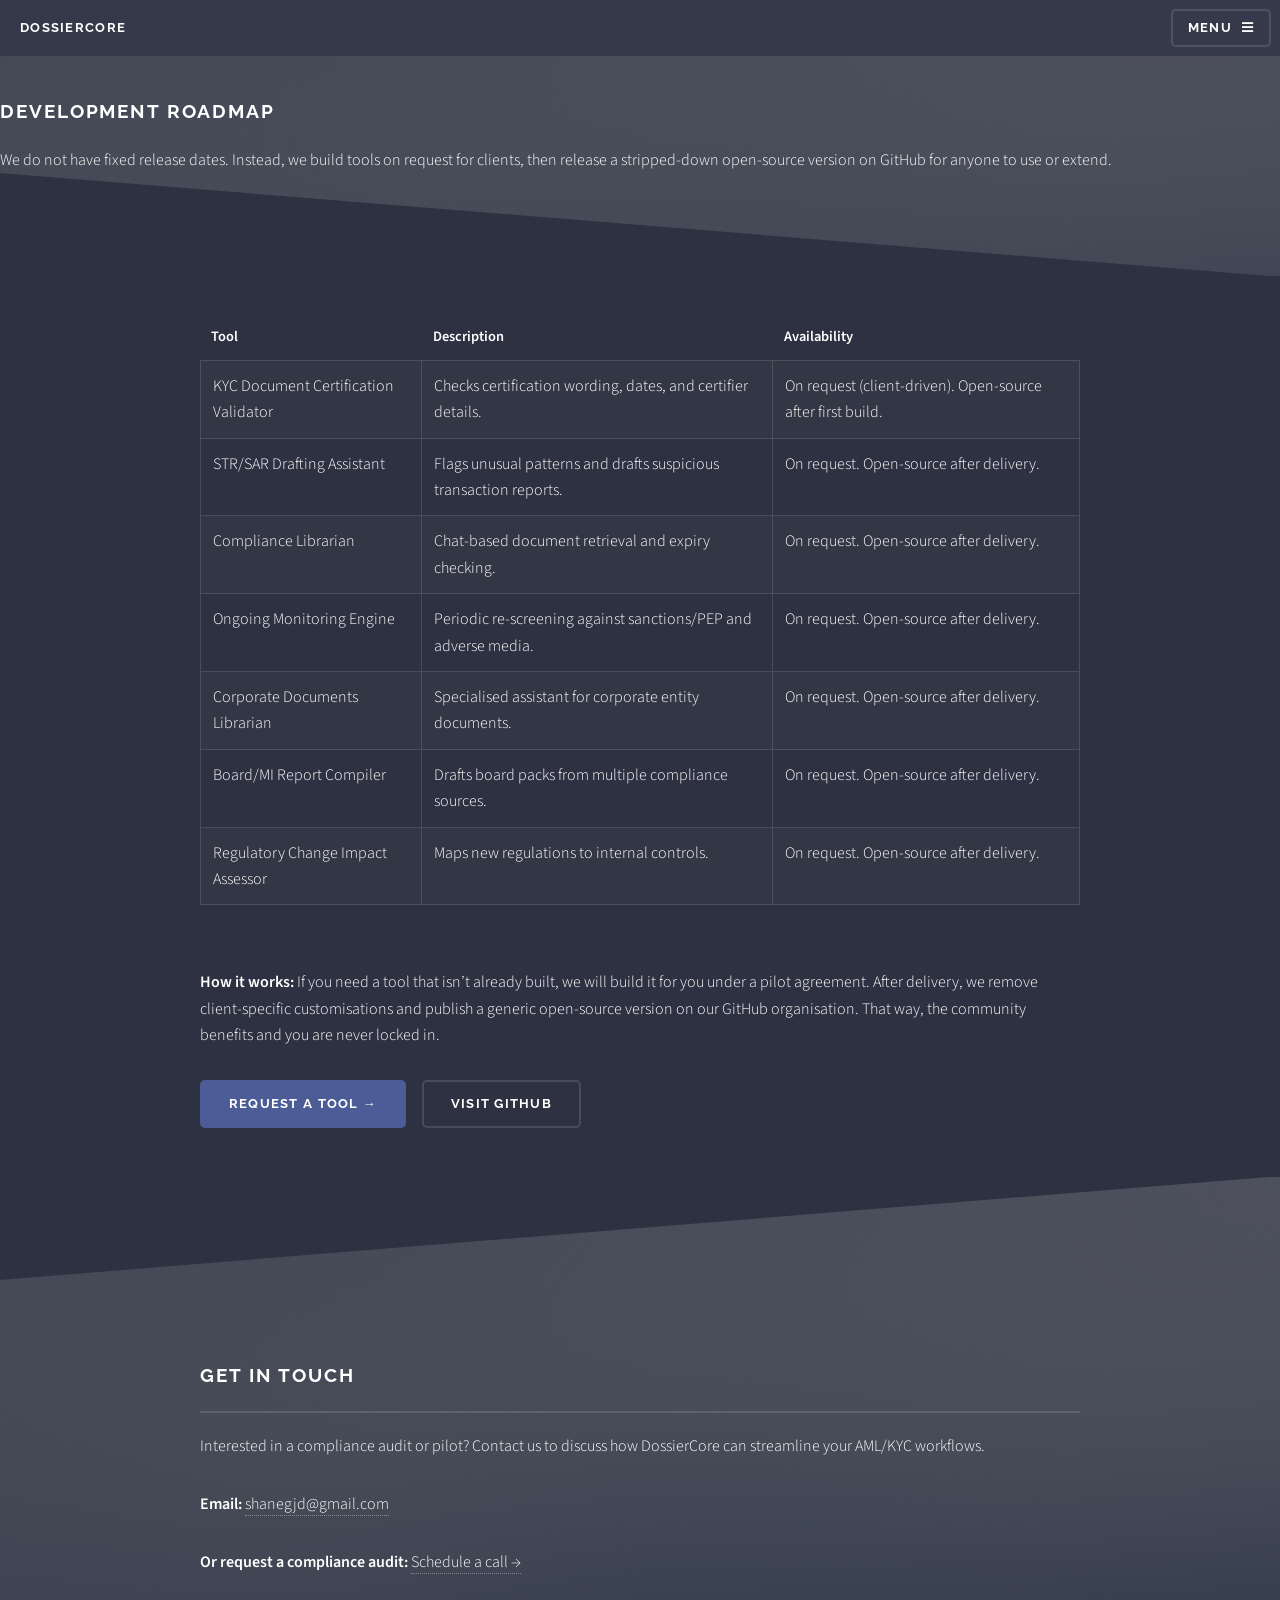
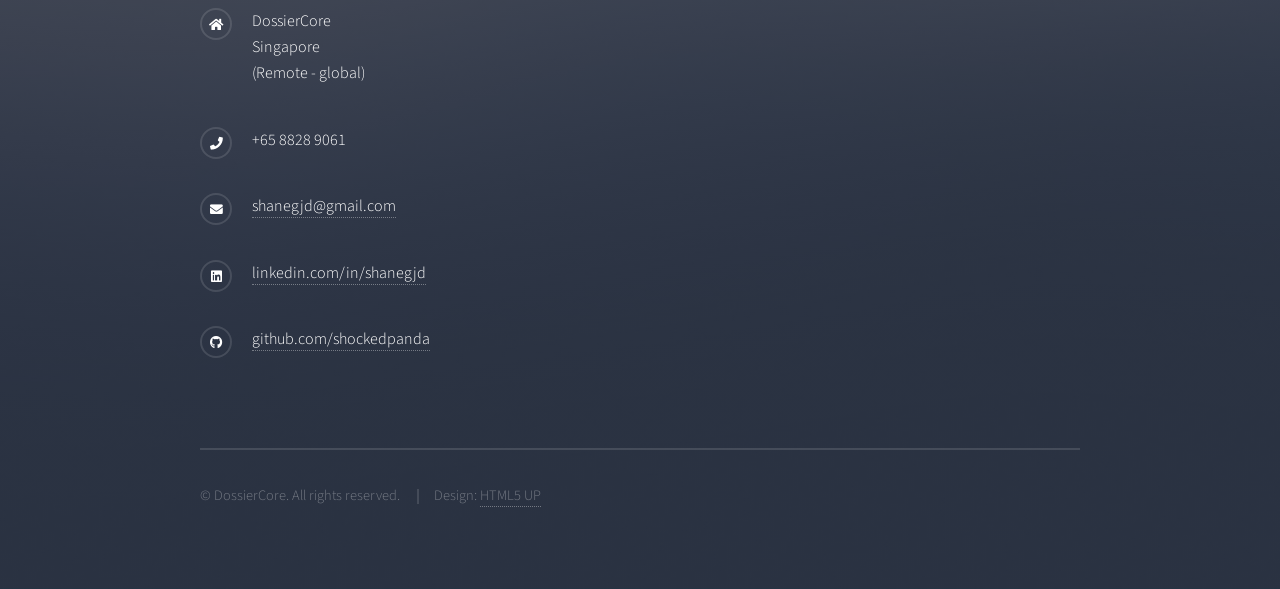
==== commit f989ce24: "Full site update: fixed hero opacity, added services/roadmap pages, corrected links" ====
--- a/roadmap.html
+++ b/roadmap.html
@@ -1,153 +1,94 @@
 <!DOCTYPE HTML>
-<!--
-	Solid State by HTML5 UP
-	html5up.net | @ajlkn
-	Free for personal and commercial use under the CCA 3.0 license (html5up.net/license)
--->
 <html>
-	<head>
-		<title>Roadmap – DossierCore</title>
-		<meta charset="utf-8" />
-		<meta name="viewport" content="width=device-width, initial-scale=1, user-scalable=no" />
-		<link rel="stylesheet" href="assets/css/main.css" />
-		<noscript><link rel="stylesheet" href="assets/css/noscript.css" /></noscript>
-	</head>
-	<body class="is-preload">
+<head>
+    <title>Roadmap – DossierCore</title>
+    <meta charset="utf-8" />
+    <meta name="viewport" content="width=device-width, initial-scale=1, user-scalable=no" />
+    <link rel="stylesheet" href="assets/css/main.css" />
+    <noscript><link rel="stylesheet" href="assets/css/noscript.css" /></noscript>
+</head>
+<body class="is-preload">
+    <div id="page-wrapper">
+        <header id="header">
+            <h1><a href="index.html">DossierCore</a></h1>
+            <nav><a href="#menu">Menu</a></nav>
+        </header>
 
-		<div id="page-wrapper">
+        <nav id="menu">
+            <div class="inner">
+                <h2>Menu</h2>
+                <ul class="links">
+                    <li><a href="index.html">Home</a></li>
+                    <li><a href="services.html">Services</a></li>
+                    <li><a href="roadmap.html">Roadmap</a></li>
+                </ul>
+                <a href="#" class="close">Close</a>
+            </div>
+        </nav>
 
-			<!-- Header -->
-				<header id="header">
-					<h1><a href="index.html">DossierCore</a></h1>
-					<nav>
-						<a href="#menu">Menu</a>
-					</nav>
-				</header>
+        <section id="wrapper">
+            <div style="height: 6em;"></div>
+            <div class="inner">
+                <header class="major">
+                    <h2>Development roadmap</h2>
+                    <p>We do not have fixed release dates. Instead, we build tools on request for clients, then release a stripped‑down open‑source version on GitHub for anyone to use or extend.</p>
+                </header>
 
-			<!-- Menu -->
-				<nav id="menu">
-					<div class="inner">
-						<h2>Menu</h2>
-						<ul class="links">
-							<li><a href="index.html">Home</a></li>
-							<li><a href="services.html">Services</a></li>
-							<li><a href="roadmap.html">Roadmap</a></li>
-						</ul>
-						<a href="#" class="close">Close</a>
-					</div>
-				</nav>
+                <div class="wrapper alt style1">
+                    <div class="inner">
+                        <div class="table-wrapper">
+                            <table class="alt">
+                                <thead>
+                                    <tr><th>Tool</th><th>Description</th><th>Availability</th></tr>
+                                </thead>
+                                <tbody>
+                                    <tr><td>KYC Document Certification Validator</td><td>Checks certification wording, dates, and certifier details.</td><td>On request (client‑driven). Open‑source after first build.</td></tr>
+                                    <tr><td>STR/SAR Drafting Assistant</td><td>Flags unusual patterns and drafts suspicious transaction reports.</td><td>On request. Open‑source after delivery.</td></tr>
+                                    <tr><td>Compliance Librarian</td><td>Chat‑based document retrieval and expiry checking.</td><td>On request. Open‑source after delivery.</td></tr>
+                                    <tr><td>Ongoing Monitoring Engine</td><td>Periodic re‑screening against sanctions/PEP and adverse media.</td><td>On request. Open‑source after delivery.</td></tr>
+                                    <tr><td>Corporate Documents Librarian</td><td>Specialised assistant for corporate entity documents.</td><td>On request. Open‑source after delivery.</td></tr>
+                                    <tr><td>Board/MI Report Compiler</td><td>Drafts board packs from multiple compliance sources.</td><td>On request. Open‑source after delivery.</td></tr>
+                                    <tr><td>Regulatory Change Impact Assessor</td><td>Maps new regulations to internal controls.</td><td>On request. Open‑source after delivery.</td></tr>
+                                </tbody>
+                            </table>
+                        </div>
+                        <p style="margin-top: 2em;"><strong>How it works:</strong> If you need a tool that isn’t already built, we will build it for you under a pilot agreement. After delivery, we remove client‑specific customisations and publish a generic open‑source version on our GitHub organisation. That way, the community benefits and you are never locked in.</p>
+                        <ul class="actions">
+                            <li><a href="mailto:shanegjd@gmail.com" class="button primary">Request a tool →</a></li>
+                            <li><a href="https://github.com/shockedpanda" class="button">Visit GitHub</a></li>
+                        </ul>
+                    </div>
+                </div>
+            </div>
+        </section>
 
-			<!-- Main -->
-				<section id="wrapper">
-					<div class="inner">
-						<header class="major">
-							<h2>Product roadmap</h2>
-							<p>All tools share the same philosophy: local first, human in the loop, no vendor lock‑in.</p>
-						</header>
-					</div>
+        <!-- Footer (same) -->
+        <section id="footer">
+            <div class="inner">
+                <h2 class="major">Get in touch</h2>
+                <p>Interested in a compliance audit or pilot? Contact us to discuss how DossierCore can streamline your AML/KYC workflows.</p>
+                <p><strong>Email:</strong> <a href="mailto:shanegjd@gmail.com">shanegjd@gmail.com</a></p>
+                <p><strong>Or request a compliance audit:</strong> <a href="#">Schedule a call →</a></p>
+                <ul class="contact">
+                    <li class="icon solid fa-home">DossierCore<br />Singapore<br />(Remote - global)</li>
+                    <li class="icon solid fa-phone">+65 8828 9061</li>
+                    <li class="icon solid fa-envelope"><a href="mailto:shanegjd@gmail.com">shanegjd@gmail.com</a></li>
+                    <li class="icon brands fa-linkedin"><a href="https://linkedin.com/in/shanegjd">linkedin.com/in/shanegjd</a></li>
+                    <li class="icon brands fa-github"><a href="https://github.com/shockedpanda">github.com/shockedpanda</a></li>
+                </ul>
+                <ul class="copyright">
+                    <li>&copy; DossierCore. All rights reserved.</li>
+                    <li>Design: <a href="http://html5up.net">HTML5 UP</a></li>
+                </ul>
+            </div>
+        </section>
+    </div>
 
-					<div class="wrapper alt style1">
-						<div class="inner">
-							<div class="table-wrapper">
-								<table class="alt">
-									<thead>
-										<tr>
-											<th>Tool</th>
-											<th>Description</th>
-											<th>Status</th>
-											<th>Target release</th>
-										</tr>
-									</thead>
-									<tbody>
-										<tr>
-											<td>KYC Document Certification Validator</td>
-											<td>Automatically checks certification wording, dates, and certifier details — flags non‑compliant documents before human review.</td>
-											<td>In development</td>
-											<td>Q3 2026</td>
-										</tr>
-										<tr>
-											<td>STR/SAR Drafting Assistant</td>
-											<td>Analyses transaction data, flags unusual patterns, and drafts suspicious transaction report narratives for MLRO review.</td>
-											<td>Planned</td>
-											<td>Q4 2026</td>
-										</tr>
-										<tr>
-											<td>Compliance Librarian</td>
-											<td>Chat‑based assistant that retrieves documents from your secure store, checks expiration dates, and assembles submission packs.</td>
-											<td>Planned</td>
-											<td>Q1 2027</td>
-										</tr>
-										<tr>
-											<td>Ongoing Monitoring Engine</td>
-											<td>Periodically re‑screens clients against updated sanctions/PEP lists and adverse media – reports only what’s changed.</td>
-											<td>Research</td>
-											<td>Q2 2027</td>
-										</tr>
-										<tr>
-											<td>Corporate Documents Librarian</td>
-											<td>Chat‑based assistant for retrieving and assembling corporate submission packs.</td>
-											<td>Planned</td>
-											<td>Q3 2027</td>
-										</tr>
-										<tr>
-											<td>Board/MI Report Compiler</td>
-											<td>Pulls data from multiple compliance sources and drafts ready‑to‑review board packs and management information reports.</td>
-											<td>Planned</td>
-											<td>Q4 2027</td>
-										</tr>
-										<tr>
-											<td>Regulatory Change Impact Assessor</td>
-											<td>Maps new regulatory requirements directly to your internal controls — shows exactly which controls need updating.</td>
-											<td>Planned</td>
-											<td>2028</td>
-										</tr>
-									</tbody>
-								</table>
-							</div>
-							<p style="margin-top: 2em;"><strong>Note:</strong> All dates are estimates and may shift based on pilot feedback and feature prioritisation. We release updates iteratively – you pay only for what you use.</p>
-							<ul class="actions">
-								<li><a href="mailto:shanegjd@gmail.com" class="button primary">Request early access</a></li>
-							</ul>
-						</div>
-					</div>
-				</section>
-
-			<!-- Footer -->
-				<section id="footer">
-					<div class="inner">
-						<h2 class="major">Get in touch</h2>
-						<p>Interested in a compliance audit or pilot? Contact us to discuss how DossierCore can streamline your AML/KYC workflows.</p>
-						
-						<p><strong>Email:</strong> <a href="mailto:shanegjd@gmail.com">shanegjd@gmail.com</a></p>
-						<p><strong>Or request a compliance audit:</strong> <a href="#">Schedule a call →</a></p>
-						
-						<ul class="contact">
-							<li class="icon solid fa-home">
-								DossierCore<br />
-								Singapore<br />
-								(Remote - global)
-							</li>
-							<li class="icon solid fa-phone">+65 8828 9061</li>
-							<li class="icon solid fa-envelope"><a href="mailto:shanegjd@gmail.com">shanegjd@gmail.com</a></li>
-							<li class="icon brands fa-linkedin"><a href="https://linkedin.com/in/shanegjd">linkedin.com/in/shanegjd</a></li>
-							<li class="icon brands fa-github"><a href="https://github.com/shockedpanda">github.com/shockedpanda</a></li>
-						</ul>
-						
-						<ul class="copyright">
-							<li>&copy; DossierCore. All rights reserved.</li>
-							<li>Design: <a href="http://html5up.net">HTML5 UP</a></li>
-						</ul>
-					</div>
-				</section>
-
-		</div>
-
-		<script src="assets/js/jquery.min.js"></script>
-		<script src="assets/js/jquery.scrollex.min.js"></script>
-		<script src="assets/js/browser.min.js"></script>
-		<script src="assets/js/breakpoints.min.js"></script>
-		<script src="assets/js/util.js"></script>
-		<script src="assets/js/main.js"></script>
-
-	</body>
+    <script src="assets/js/jquery.min.js"></script>
+    <script src="assets/js/jquery.scrollex.min.js"></script>
+    <script src="assets/js/browser.min.js"></script>
+    <script src="assets/js/breakpoints.min.js"></script>
+    <script src="assets/js/util.js"></script>
+    <script src="assets/js/main.js"></script>
+</body>
 </html>
--- a/assets/css/main.css
+++ b/assets/css/main.css
@@ -3466,7 +3466,7 @@
 			#banner {
 				padding: 7em 0 8.25em 0;
 				background-color: #2e3141;
-				background-image: linear-gradient(to top, rgba(0, 0, 0, 0.7), rgba(0, 0, 0, 0.7)), url("../../images/hero.png");
+				background-image: linear-gradient(to top, rgba(0, 0, 0, 0.4), rgba(0, 0, 0, 0.4)), url("../../images/hero.png");
 				background-size: auto, cover;
 				background-position: center, center;
 				margin-bottom: -6.5em;
